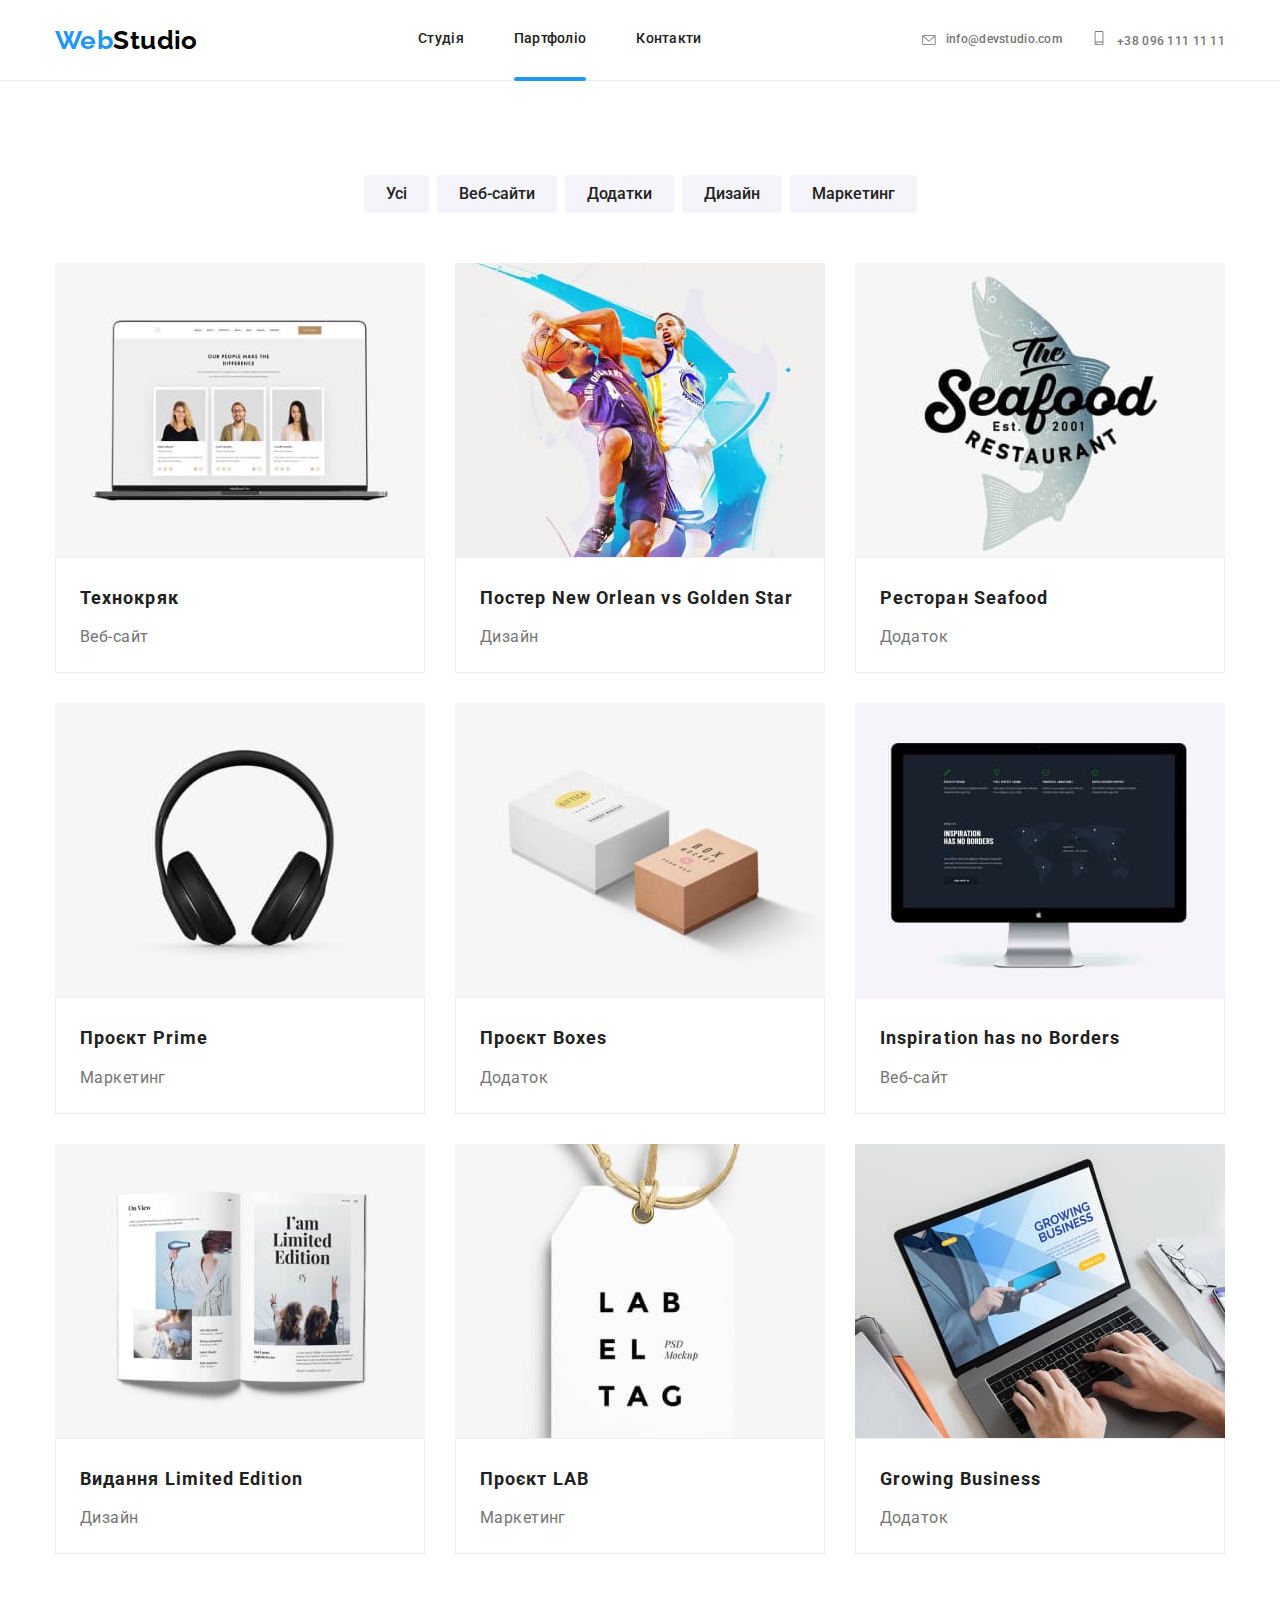
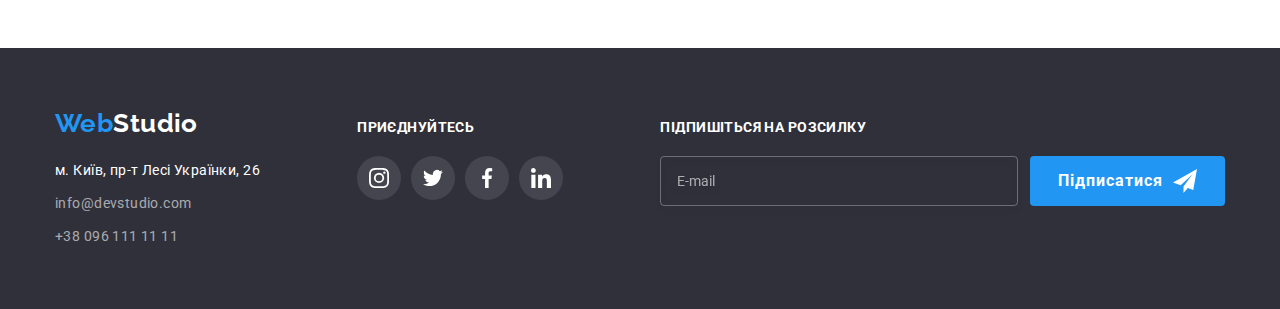
==== portfolio.html @ b639a5c8 "adaptive" ====
<!DOCTYPE html>
<html lang="uk">
  <head>
    <meta charset="UTF-8" />
    <meta name="viewport" content="width=device-widht, initial-scale=1.0" />
    <meta http-equiv="X-UA-Compatible" content="IE=edge" />
    <meta name="viewport" content="width=device-width, initial-scale=1.0" />
    <title>Студія</title>
    <link rel="preconnect" href="https://fonts.googleapis.com" />
    <link rel="preconnect" href="https://fonts.gstatic.com" crossorigin />
    <link rel="stylesheet" href="./css/main.min.css" />
  </head>

  <body>
    <!-- шапка -->

    <header class="header">
      <div class="container header__inner">
        <a lang="uk" class="logo" href="./index.html">Web<span class="logo--black">Studio</span></a>
        <nav>
          <ul class="header__nav">
            <li class="nav__item"><a class="nav__link" href="./index.html">Студія</a></li>
            <li class="nav__item">
              <a class="nav__link current" href="./portfolio.html">Партфоліо</a>
            </li>
            <li class="nav__item"><a class="nav__link" href="">Контакти</a></li>
          </ul>
        </nav>

        <ul class="header__contacts">
          <li class="contacts__item">
            <a class="contacts-mail contact__link" href="info@devstudio.com"
              ><svg class="contact__icon" width="14px" height="10px">
                <use href="./images/icons.svg#icon-envelope"></use>
              </svg>
              info@devstudio.com</a
            >
          </li>
          <li class="contacts__item">
            <a class="contacts-phone contact__link" href="tel:+380961111111"
              ><svg class="contact__icon" width="10px" height="14px">
                <use href="./images/icons.svg#icon-smartphone"></use>
              </svg>
              +38 096 111 11 11</a
            >
          </li>
        </ul>
      </div>
      <!-- мобильные устрйоства  -->
      <div class="mobile-header container">
        <a lang="uk" class="logo" href="./index.html">Web<span class="logo--black">Studio</span></a>
        <button
          class="menu-button is-open"
          type="button"
          aria-expanded="false"
          aria-controls="menu-container"
          data-menu-button
        >
          <svg width="40px" height="40px" aria-label="меню">
            <use class="menu-close" href="./images/icons.svg#icon-menu"></use>
            <use class="menu-open" href="./images/icons.svg#icon-close-black"></use>
          </svg>
        </button>
      </div>
      <div class="mobile__menu" id="menu-conteiner" data-menu>
        <div class="menu__inner">
          <ul class="header__nav">
            <li class="nav__item"><a class="nav__link current" href="./index.html">Студія</a></li>
            <li class="nav__item"><a class="nav__link" href="./portfolio.html">Партфоліо</a></li>
            <li class="nav__item"><a class="nav__link" href="">Контакти</a></li>
          </ul>
          <ul class="header__contacts">
            <li class="contacts__item">
              <a class="contacts-phone" href="tel:+380961111111">+38 096 111 11 11</a>
            </li>
            <li class="contacts__item">
              <a class="contacts-mail" href="info@devstudio.com">info@devstudio.com</a>
            </li>
          </ul>
          <ul class="mobile__social-list">
            <li class="mobile__social-item">
              <a
                class="mobile__social-link"
                href="http://instagram.com"
                target="_blank"
                rel="noopener noreferrer"
                aria-label="instagram"
                >Instagram
              </a>
            </li>
            <li class="mobile__social-item">
              <a
                class="mobile__social-link"
                href="http://twitter.com"
                target="_blank"
                rel="noopener noreferrer"
                aria-label="twitter"
                >Twitter
              </a>
            </li>
            <li class="mobile__social-item">
              <a
                class="mobile__social-link"
                href="http://facebook.com"
                target="_blank"
                rel="noopener noreferrer"
                aria-label="facebook"
                >Facebook
              </a>
            </li>
            <li class="mobile__social-item">
              <a
                class="mobile__social-link"
                href="http://linkedin.com"
                target="_blank"
                rel="noopener noreferrer"
                aria-label="linkedin"
                >Linkedin
              </a>
            </li>
          </ul>
        </div>
      </div>
    </header>
    <!-- фильтры -->

    <main>
      <section class="main">
        <div class="container">
          <h1 class="hidden-title">Фильтр</h1>
          <ul class="filter__list">
            <li class="filter__item"><button class="filter__button" type="button">Усі</button></li>
            <li class="filter__item">
              <button class="filter__button" type="button">Веб-сайти</button>
            </li>
            <li class="filter__item">
              <button class="filter__button" type="button">Додатки</button>
            </li>
            <li class="filter__item">
              <button class="filter__button" type="button">Дизайн</button>
            </li>
            <li class="filter__item">
              <button class="filter__button" type="button">Маркетинг</button>
            </li>
          </ul>

          <!-- Партфолио   -->

          <h2 class="hidden-title">Партфолио</h2>
          <ul class="category__list list">
            <li class="category__item">
              <div class="caregory__wrapper">
                <img
                  class="categroy__img"
                  srcset="./images/pf1.jpg 1x, .\images\img_x2\pf1@2x.jpg 2x"
                  src="./images/pf1.jpg"
                  alt="Технокряк"
                  width="370"
                />
                <div class="caregory__overlay">
                  <p class="category__overlay-subtitle">
                    Ресурс пропонує комплексні пропозиції з різним рівнем функціоналу та сервісів.
                    Все це дозволить відвідувачу отримати вичерпні відомості про компанію чи
                    приватну особу.
                  </p>
                </div>
              </div>
              <div class="category__border">
                <h2 class="category__border-title">Технокряк</h2>
                <p class="category__border-subtitle">Веб-сайт</p>
              </div>
            </li>
            <li class="category__item">
              <div class="caregory__wrapper">
                <img
                  class="categroy__img"
                  srcset="./images/pf2.jpg 1x, .\images\img_x2\pf2@2x.jpg 2x"
                  src="./images/pf2.jpg"
                  alt="Постер New Orlean vs Golden Star"
                  width="370"
                />
                <div class="caregory__overlay">
                  <p class="category__overlay-subtitle">
                    Ресурс пропонує комплексні пропозиції з різним рівнем функціоналу та сервісів.
                    Все це дозволить відвідувачу отримати вичерпні відомості про компанію чи
                    приватну особу.
                  </p>
                </div>
              </div>
              <div class="category__border">
                <h2 class="category__border-title">
                  Постер <span lang="uk">New Orlean vs Golden Star</span>
                </h2>
                <p class="category__border-subtitle">Дизайн</p>
              </div>
            </li>
            <li class="category__item">
              <div class="caregory__wrapper">
                <img
                  class="categroy__img"
                  srcset="./images/pf3.jpg 1x, .\images\img_x2\pf3@2x.jpg 2x"
                  src="./images/pf3.jpg"
                  alt="Логототип Seafood"
                  width="370"
                />
                <div class="caregory__overlay">
                  <p class="category__overlay-subtitle">
                    Ресурс пропонує комплексні пропозиції з різним рівнем функціоналу та сервісів.
                    Все це дозволить відвідувачу отримати вичерпні відомості про компанію чи
                    приватну особу.
                  </p>
                </div>
              </div>
              <div class="category__border">
                <h2 class="category__border-title">Ресторан <span lang="uk">Seafood</span></h2>
                <p class="category__border-subtitle">Додаток</p>
              </div>
            </li>
            <li class="category__item">
              <div class="caregory__wrapper">
                <img
                  class="categroy__img"
                  srcset="./images/pf4.jpg 1x, .\images\img_x2\pf4@2x.jpg 2x"
                  src="./images/pf4.jpg"
                  alt="Навушники"
                  width="370"
                />
                <div class="caregory__overlay">
                  <p class="category__overlay-subtitle">
                    Ресурс пропонує комплексні пропозиції з різним рівнем функціоналу та сервісів.
                    Все це дозволить відвідувачу отримати вичерпні відомості про компанію чи
                    приватну особу.
                  </p>
                </div>
              </div>
              <div class="category__border">
                <h2 class="category__border-title">Проєкт Prime</h2>
                <p class="category__border-subtitle">Маркетинг</p>
              </div>
            </li>
            <li class="category__item">
              <div class="caregory__wrapper">
                <img
                  class="categroy__img"
                  srcset="./images/pf5.jpg 1x, .\images\img_x2\pf5@2x.jpg 2x"
                  src="./images/pf5.jpg"
                  alt="Коробки"
                  width="370"
                />
                <div class="caregory__overlay">
                  <p class="category__overlay-subtitle">
                    Ресурс пропонує комплексні пропозиції з різним рівнем функціоналу та сервісів.
                    Все це дозволить відвідувачу отримати вичерпні відомості про компанію чи
                    приватну особу.
                  </p>
                </div>
              </div>
              <div class="category__border">
                <h2 class="category__border-title">Проєкт <span lang="uk">Boxes</span></h2>
                <p class="category__border-subtitle">Додаток</p>
              </div>
            </li>
            <li class="category__item">
              <div class="caregory__wrapper">
                <img
                  class="categroy__img"
                  srcset="./images/pf6.jpg 1x, .\images\img_x2\pf6@2x.jpg 2x"
                  src="./images/pf6.jpg"
                  alt="Веб ресурс"
                  width="370"
                />
                <div class="caregory__overlay">
                  <p class="category__overlay-subtitle">
                    Ресурс пропонує комплексні пропозиції з різним рівнем функціоналу та сервісів.
                    Все це дозволить відвідувачу отримати вичерпні відомості про компанію чи
                    приватну особу.
                  </p>
                </div>
              </div>
              <div class="category__border">
                <h2 lang="uk" class="category__border-title">Inspiration has no Borders</h2>
                <p class="category__border-subtitle">Веб-сайт</p>
              </div>
            </li>
            <li class="category__item">
              <div class="caregory__wrapper">
                <img
                  class="categroy__img"
                  srcset="./images/pf7.jpg 1x, .\images\img_x2\pf7@2x.jpg 2x"
                  src="./images/pf7.jpg"
                  alt="Розгорнутий журнал"
                  width="370"
                />
                <div class="caregory__overlay">
                  <p class="category__overlay-subtitle">
                    Ресурс пропонує комплексні пропозиції з різним рівнем функціоналу та сервісів.
                    Все це дозволить відвідувачу отримати вичерпні відомості про компанію чи
                    приватну особу.
                  </p>
                </div>
              </div>
              <div class="category__border">
                <h2 class="category__border-title">
                  Видання <span lang="uk">Limited Edition</span>
                </h2>
                <p class="category__border-subtitle">Дизайн</p>
              </div>
            </li>
            <li class="category__item">
              <div class="caregory__wrapper">
                <img
                  class="categroy__img"
                  srcset="./images/pf8.jpg 1x, .\images\img_x2\pf8@2x.jpg 2x"
                  src="./images/pf8.jpg"
                  alt="Бірка"
                  width="370"
                />
                <div class="caregory__overlay">
                  <p class="category__overlay-subtitle">
                    Ресурс пропонує комплексні пропозиції з різним рівнем функціоналу та сервісів.
                    Все це дозволить відвідувачу отримати вичерпні відомості про компанію чи
                    приватну особу.
                  </p>
                </div>
              </div>
              <div class="category__border">
                <h2 class="category__border-title">Проєкт <span lang="uk">LAB</span></h2>
                <p class="category__border-subtitle">Маркетинг</p>
              </div>
            </li>
            <li class="category__item">
              <div class="caregory__wrapper">
                <img
                  class="categroy__img"
                  srcset="./images/pf9.jpg 1x, .\images\img_x2\pf9@2x.jpg 2x"
                  src="./images/pf9.jpg"
                  alt="Комп'ютер"
                  width="370"
                />
                <div class="caregory__overlay">
                  <p class="category__overlay-subtitle">
                    Ресурс пропонує комплексні пропозиції з різним рівнем функціоналу та сервісів.
                    Все це дозволить відвідувачу отримати вичерпні відомості про компанію чи
                    приватну особу.
                  </p>
                </div>
              </div>
              <div class="category__border">
                <h2 lang="uk" class="category__border-title">Growing Business</h2>
                <p class="category__border-subtitle">Додаток</p>
              </div>
            </li>
          </ul>
        </div>
      </section>
    </main>

    <!-- футер -->

    <footer class="footer">
      <div class="container footer__inner">
        <div class="footer__info footer__item">
          <a lang="uk" class="logo" href="./index.html"
            >Web<span class="logo--white">Studio</span>
          </a>
          <address class="footer__adress">
            <ul class="adress__list">
              <li class="adress__item">
                <a
                  class="adress__location"
                  href="https://goo.gl/maps/XhtAFk6XTq1NfJfWA"
                  target="_blank"
                  rel="noopener noreferrer"
                  >м. Київ, пр-т Лесі Українки, 26
                </a>
              </li>
              <li class="adress__item">
                <a class="adress__contact" href="info@devstudio.com"> info@devstudio.com</a>
              </li>
              <li class="adress__item">
                <a class="adress__contact" href="tel:+380961111111"> +38 096 111 11 11</a>
              </li>
            </ul>
          </address>
        </div>
        <div class="footer__social footer__item">
          <a class="footer__social-title">приєднуйтесь</a>
          <ul class="footer__social-list">
            <li class="footer__social-item">
              <a
                class="footer__social-link"
                href="http://instagram.com"
                target="_blank"
                rel="noopener noreferrer"
                aria-label="instagram"
              >
                <svg class="footer__social-logo" width="20px" height="20px">
                  <use href="./images/icons.svg#icon-instagram"></use>
                </svg>
              </a>
            </li>
            <li class="footer__social-item">
              <a
                class="footer__social-link"
                href="http://twitter.com"
                target="_blank"
                rel="noopener noreferrer"
                aria-label="twitter"
              >
                <svg class="footer__social-logo" width="20px" height="20px">
                  <use href="./images/icons.svg#icon-twitter"></use>
                </svg>
              </a>
            </li>
            <li class="footer__social-item">
              <a
                class="footer__social-link"
                href="http://facebook.com"
                target="_blank"
                rel="noopener noreferrer"
                aria-label="facebook"
              >
                <svg class="footer__social-logo" width="20px" height="20px">
                  <use href="./images/icons.svg#icon-facebook"></use>
                </svg>
              </a>
            </li>
            <li class="footer__social-item">
              <a
                class="footer__social-link"
                href="http://linkedin.com"
                target="_blank"
                rel="noopener noreferrer"
                aria-label="linkedin"
              >
                <svg class="footer__social-logo" width="20px" height="20px">
                  <use href="./images/icons.svg#icon-linkedin"></use>
                </svg>
              </a>
            </li>
          </ul>
        </div>
        <div class="footer__mail-input footer__item">
          <p class="mail__input-title">підпишіться на розсилку</p>
          <div class="mail__inner">
            <label class="mail__label" for="footer-mail"
              ><input
                class="mail__form"
                type="email"
                id="footer-mail"
                name="footer-mail"
                placeholder="E-mail"
            /></label>
            <button class="button__mailing" type="submit">
              Підписатися
              <svg class="mail__svg" width="24px" height="24px">
                <use href="./images/icons.svg#icon-send"></use>
              </svg>
            </button>
          </div>
        </div>
      </div>
    </footer>
    <script src="./js/menu.js"></script>
  </body>
</html>
---- css/main.min.css ----
@import"https://fonts.googleapis.com/css2?family=Raleway:wght@700&family=Roboto:wght@400;500;700;900&display=swap";/*! modern-normalize v1.1.0 | MIT License | https://github.com/sindresorhus/modern-normalize */*,::before,::after{box-sizing:border-box}html{-moz-tab-size:4;tab-size:4}html{line-height:1.15;-webkit-text-size-adjust:100%}body{margin:0}body{font-family:system-ui,-apple-system,"Segoe UI",Roboto,Helvetica,Arial,sans-serif,"Apple Color Emoji","Segoe UI Emoji"}hr{height:0;color:inherit}abbr[title]{text-decoration:underline dotted}b,strong{font-weight:bolder}code,kbd,samp,pre{font-family:ui-monospace,SFMono-Regular,Consolas,"Liberation Mono",Menlo,monospace;font-size:1em}small{font-size:80%}sub,sup{font-size:75%;line-height:0;position:relative;vertical-align:baseline}sub{bottom:-0.25em}sup{top:-0.5em}table{text-indent:0;border-color:inherit}button,input,optgroup,select,textarea{font-family:inherit;font-size:100%;line-height:1.15;margin:0}button,select{text-transform:none}button,[type=button],[type=reset],[type=submit]{-webkit-appearance:button}::-moz-focus-inner{border-style:none;padding:0}:-moz-focusring{outline:1px dotted ButtonText}:-moz-ui-invalid{box-shadow:none}legend{padding:0}progress{vertical-align:baseline}::-webkit-inner-spin-button,::-webkit-outer-spin-button{height:auto}[type=search]{-webkit-appearance:textfield;outline-offset:-2px}::-webkit-search-decoration{-webkit-appearance:none}::-webkit-file-upload-button{-webkit-appearance:button;font:inherit}summary{display:list-item}body{background-color:#fff;color:#757575;font-family:Roboto,sans-serif;letter-spacing:.03em;font-size:14px;font-style:normal}a{text-decoration:none}ul{list-style:none;padding:0;margin:0}.hidden-title{position:absolute;white-space:nowrap;width:1px;height:1px;overflow:hidden;border:0;padding:0;clip:rect(0 0 0 0);clip-path:inset(50%);margin:-1px}.section__title{margin-top:0;margin-bottom:0;color:#212121;font-weight:700;font-size:28px;line-height:1.17;text-align:center}@media screen and (min-width: 1199.98px){.section__title{font-size:42px;line-height:1.16}}.content__box{padding-top:60px;padding-bottom:60px}@media screen and (min-width: 1199.98px){.content__box{padding-top:94px;padding-bottom:94px}}.container{padding-left:15px;padding-right:15px;margin-left:auto;margin-right:auto}@media screen and (min-width: 479.98px){.container{width:480px}}@media screen and (min-width: 767.98px){.container{width:768px}}@media screen and (min-width: 1199.98px){.container{width:1200px}}.button,.modal__btn-send,.button__mailing,.hero__button{border-radius:4px;border:0px;color:#fff;background-color:#2196f3;font-family:inherit;font-weight:700;font-size:16px;line-height:1.87;letter-spacing:.06em;transition:250ms;transition-timing-function:cubic-bezier(0.4, 0, 0.2, 1);cursor:pointer}.button:hover,.modal__btn-send:hover,.button__mailing:hover,.hero__button:hover,.button:focus,.modal__btn-send:focus,.button__mailing:focus,.hero__button:focus{background-color:#188ce8}.header{background-color:#fff;border-bottom:1px solid #ececec}.header__inner{display:none}@media screen and (min-width: 767.98px){.header__inner{display:flex;position:relative;align-items:center;justify-content:space-between;height:80px}}.mobile-header{display:flex;position:relative;align-items:center;justify-content:space-between}@media screen and (min-width: 767.98px){.mobile-header{display:none}}.logo{color:#2196f3;font-family:Raleway,sans-serif;font-size:26px;line-height:1.19;font-weight:700}.logo--black{color:#000}@media screen and (min-width: 767.98px){.header__nav{display:flex;font-weight:500;letter-spacing:.02em;gap:50px}}.nav__item:not(:first-child){margin-top:35px}@media screen and (min-width: 767.98px){.nav__item:not(:first-child){margin-top:0}}.nav__link{color:#212121;font-size:40px;line-height:1.17;transition:250ms;transition-timing-function:cubic-bezier(0.4, 0, 0.2, 1)}.nav__link:focus,.nav__link:hover{color:#2196f3}@media screen and (min-width: 767.98px){.nav__link{font-size:14px;line-height:1.14}}@media screen and (min-width: 767.98px){.current::after{content:"";display:flex;position:relative;top:31px;background-color:#2196f3;width:100%;height:4px;border-radius:2px}}.header__contacts{margin-top:302px;flex-wrap:wrap;align-items:center;gap:32px}@media screen and (min-width: 767.98px){.header__contacts{margin-top:0;display:inline-block;font-weight:500;letter-spacing:.02em}}@media screen and (min-width: 1199.98px){.header__contacts{display:flex}}@media screen and (min-width: 767.98px){.contacts__item:first-child{margin-bottom:10px}}@media screen and (min-width: 1199.98px){.contacts__item:first-child{margin-bottom:0}}.contacts-phone{color:#2196f3;font-size:34px;line-height:1.17}@media screen and (min-width: 767.98px){.contacts-phone{color:#757575;font-size:12px;line-height:1.16}}.contacts-mail{margin-top:32px;display:flex;align-items:center;flex-wrap:wrap;color:#757575;line-height:1.16;font-size:24px}@media screen and (min-width: 767.98px){.contacts-mail{margin-top:0;font-size:12px}}.contact__link:hover,.contact__link:focus{color:#2196f3}.contact__icon{margin-right:10px;fill:currentColor}.menu-button{display:inline-flex;z-index:3;margin:0;padding:0;border:none;background-color:rgba(0,0,0,0);cursor:pointer}.menu-button:hover .menu-open,.menu-button:focus .menu-open{fill:#2196f3}.menu-button .menu-close{display:none}.menu-button.is-open .menu-close{display:block}.menu-button.is-open .menu-open{display:none}@media screen and (min-width: 767.98px){.menu-button{display:none}}.mobile__menu{display:none;position:absolute;z-index:2;top:0%;left:0;width:100%;background-color:#fff;text-align:start}.mobile__menu.is-open{display:block}@media screen and (min-width: 767.98px){.mobile__menu.is-open{display:none}}.menu__inner{padding-right:40px;padding-left:40px;padding-top:48px;padding-bottom:48px;font-weight:500;letter-spacing:.02em}.mobile__social-list{margin-top:32px;display:flex;gap:20px;font-weight:500;font-size:18px;line-height:1.2}.mobile__social-item:not(:last-child){padding-right:10px;border-right:1px solid rgba(33,33,33,.2)}.mobile__social-link{color:#2196f3}.hero__title{margin-top:0;margin-bottom:30px;color:#fff;font-weight:900;font-size:26px;line-height:1.61;letter-spacing:.06em;text-align:center}@media screen and (min-width: 1199.98px){.hero__title{font-size:44px;line-height:1.36}}.hero{text-align:center;padding-bottom:118px;padding-top:118px}@media screen and (min-width: 1199.98px){.hero{padding-bottom:200px;padding-top:200px}}.hero__button{padding:10px 32px;min-width:216px}.hero-overlay{background-size:cover;margin-right:auto;margin-left:auto;background-color:#2f303a;background-image:linear-gradient(rgba(47, 48, 58, 0.4), rgba(47, 48, 58, 0.4)),url("../images/background-img_480.jpg");background-repeat:no-repeat;background-position:center}@media screen and (min-device-pixel-ratio: 2),screen and (min-resolution: 192dpi),screen and (min-resolution: 2dppx),screen and (-webkit-min-device-pixel-ratio: 2),screen and (-o-min-device-pixel-ratio: 2){.hero-overlay{background-image:linear-gradient(rgba(47, 48, 58, 0.4), rgba(47, 48, 58, 0.4)),url("../images/img_x2/background-img_480@x2.jpg")}}@media screen and (min-width: 767.98px){.hero-overlay{background-image:linear-gradient(rgba(47, 48, 58, 0.4), rgba(47, 48, 58, 0.4)),url("../images/background-img_768.jpg")}}@media screen and (min-width: 767.98px)and (min-device-pixel-ratio: 2),screen and (min-width: 767.98px)and (min-resolution: 192dpi),screen and (min-width: 767.98px)and (min-resolution: 2dppx),screen and (min-width: 767.98px)and (-webkit-min-device-pixel-ratio: 2),screen and (min-width: 767.98px)and (-o-min-device-pixel-ratio: 2){.hero-overlay{background-image:linear-gradient(rgba(47, 48, 58, 0.4), rgba(47, 48, 58, 0.4)),url("../images/img_x2/background-img_768@x2.jpg")}}@media screen and (min-width: 1199.98px){.hero-overlay{background-image:linear-gradient(rgba(47, 48, 58, 0.4), rgba(47, 48, 58, 0.4)),url("../images/background-img_1600.jpg")}}@media screen and (min-width: 1199.98px)and (min-device-pixel-ratio: 2),screen and (min-width: 1199.98px)and (min-resolution: 192dpi),screen and (min-width: 1199.98px)and (min-resolution: 2dppx),screen and (min-width: 1199.98px)and (-webkit-min-device-pixel-ratio: 2),screen and (min-width: 1199.98px)and (-o-min-device-pixel-ratio: 2){.hero-overlay{background-image:linear-gradient(rgba(47, 48, 58, 0.4), rgba(47, 48, 58, 0.4)),url("../images/img_x2/background-img_1600@x2.jpg")}}.advantages{padding-top:60px}@media screen and (min-width: 1199.98px){.advantages{padding-top:94px}}@media screen and (min-width: 767.98px){.advantages__list{display:flex;flex-wrap:wrap;gap:30px}}.advantages__item{width:auto;text-align:start}@media screen and (min-width: 767.98px){.advantages__item{width:354px}}@media screen and (min-width: 1199.98px){.advantages__item{width:270px}}.advantages__title{margin-top:30px;margin-bottom:0px;color:#212121;font-weight:700;line-height:1.14;font-size:14px;text-transform:uppercase}.advantages__subtitle{line-height:1.71;margin-top:10px;margin-bottom:0}.advantages__svg{width:70px;height:70px}.advantages__box{height:120px;display:flex;align-items:center;justify-content:center;background-color:#f5f4fa;border-radius:4px}.activity{display:none}@media screen and (min-width: 1199.98px){.activity{display:flex}}.activity__list{height:294px;display:flex;margin-top:50px;gap:30px}.activity__subtitle{padding-top:27px;padding-bottom:27px;margin-bottom:0;margin-top:0;font-weight:700;line-height:1.14;text-align:center;text-transform:uppercase;position:relative;bottom:73px;background-color:rgba(47,48,58,.8);color:#fff}.team{background-color:#f5f4fa}.team__list{margin-top:30px;display:flex;flex-wrap:wrap;gap:30px}@media screen and (min-width: 1199.98px){.team__list{margin-top:50px}}.team__item{width:auto;text-align:center;background-color:#fff;box-shadow:0px 1px 3px rgba(0,0,0,.12),0px 1px 1px rgba(0,0,0,.14),0px 2px 1px rgba(0,0,0,.2);border-radius:0px 0px 4px 4px}.team__img{width:100%;height:460px}@media screen and (min-width: 767.98px){.team__img{width:354px;height:374px}}@media screen and (min-width: 1199.98px){.team__img{width:270px;height:260px}}.team__inner{padding-top:30px}.team__title{margin-top:0px;margin-bottom:10px;color:#212121;font-weight:500;font-size:16px;line-height:1.18}.team__subtitle{margin-bottom:16px;font-size:16px;line-height:1.18}.social__list{display:flex;gap:10px;align-items:center;justify-content:center}.social__link{width:44px;height:44px;background-color:#fff;border-radius:50%;display:flex;align-items:center;justify-content:center;transition:250ms;transition-timing-function:cubic-bezier(0.4, 0, 0.2, 1)}.social__link:hover,.social__link:focus{background-color:#2196f3;cursor:pointer}.social__link:hover .social__logo,.social__link:focus .social__logo{fill:#fff}.social__logo{fill:#afb1b8;transition:250ms;transition-timing-function:cubic-bezier(0.4, 0, 0.2, 1)}.clients__list{margin-right:auto;margin-left:auto;margin-top:30px;display:flex;flex-wrap:wrap;justify-content:center;gap:30px}.clients__link{width:170px;height:92px;border:1px solid #afb1b8;border-radius:4px;display:flex;align-items:center;justify-content:center}.clients__link:hover,.clients__link:focus{border:1px solid #2196f3;cursor:pointer;transition:250ms;transition-timing-function:cubic-bezier(0.4, 0, 0.2, 1)}.clients__link:hover .clients__icon,.clients__link:focus .clients__icon{fill:#2196f3}.clients__icon{fill:#afb1b8;transition:250ms;transition-timing-function:cubic-bezier(0.4, 0, 0.2, 1)}.footer{padding-top:60px;padding-bottom:60px;background-color:#2f303a}.footer__inner{text-align:center;margin-left:auto;margin-right:auto}@media screen and (min-width: 767.98px){.footer__inner{display:flex;flex-wrap:wrap;justify-content:space-between}}.footer__inner div:nth-child(2n){break-after:always}@media screen and (min-width: 1199.98px){.footer__inner{flex-wrap:nowrap;text-align:start;align-items:baseline}}.footer__item{margin-bottom:60px}@media screen and (min-width: 1199.98px){.footer__item{margin:0}}.logo--white{color:#fff}.footer__adress{margin-top:20px}.adress__item{margin-top:9px}.adress__location{color:#fff;line-height:1.71;font-style:normal;transition:250ms;transition-timing-function:cubic-bezier(0.4, 0, 0.2, 1)}.adress__location:hover,.adress__location:focus{color:#2196f3}.adress__contact{margin-top:9px;color:rgba(255,255,255,.6);line-height:1.71;font-style:normal;transition:250ms;transition-timing-function:cubic-bezier(0.4, 0, 0.2, 1)}.adress__contact:hover,.adress__contact:focus{color:#2196f3}.footer__social-title{font-weight:700;font-size:14px;line-height:1.14;text-transform:uppercase;color:#fff}.footer__social-list{margin-top:20px;display:flex;gap:10px;align-items:center;justify-content:center}.footer__social-link{width:44px;height:44px;background-color:rgba(255,255,255,.1);border-radius:50%;display:flex;align-items:center;justify-content:center;transition:250ms;transition-timing-function:cubic-bezier(0.4, 0, 0.2, 1)}.footer__social-link:hover,.footer__social-link:focus{background-color:#2196f3;cursor:pointer}.footer__social-link:hover .footer__social-logo,.footer__social-link:focus .footer__social-logo{fill:#fff}.footer__social-logo{fill:#fff;transition:250ms;transition-timing-function:cubic-bezier(0.4, 0, 0.2, 1)}.footer__mail-input{margin-right:auto;margin-left:auto}@media screen and (min-width: 767.98px){.footer__mail-input{width:65%}}@media screen and (min-width: 1199.98px){.footer__mail-input{width:auto;margin:0}}.mail__input-title{margin-top:0;margin-bottom:20px;font-weight:700;line-height:1.14;text-transform:uppercase;color:#fff}@media screen and (min-width: 1199.98px){.mail__inner{display:flex;align-items:center;gap:12px}}.mail__form{margin-bottom:20px;padding-left:16px;width:100%;height:50px;color:#fff;background-color:rgba(0,0,0,0);border:1px solid rgba(255,255,255,.3);filter:drop-shadow(0px 4px 4px rgba(0, 0, 0, 0.15));border-radius:4px}@media screen and (min-width: 1199.98px){.mail__form{margin-bottom:0;width:358px}}.mail__form::placeholder{color:rgba(255,255,255,.6)}.button__mailing{margin-left:auto;margin-right:auto;padding-top:10px;display:flex;align-items:center;padding-bottom:10px;padding-left:28px;padding-right:28px}@media screen and (min-width: 1199.98px){.button__mailing{margin:0}}.mail__svg{margin-left:10px;fill:#fff}.backdrop{position:fixed;top:0;right:0;height:100%;width:100%;background-color:rgba(0,0,0,.2)}.backdrop.is-hidden{opacity:0;pointer-events:none;transition-duration:2300ms}.modal{position:absolute;top:41%;left:50%;width:95.1%;max-width:450px;transform:translate(-50%, -50%);background-color:#fff;box-shadow:0px 1px 3px rgba(0,0,0,.12),0px 1px 1px rgba(0,0,0,.14),0px 2px 1px rgba(0,0,0,.2);border-radius:4px;opacity:inherit;transition-duration:2300ms}@media screen and (min-width: 767.98px){.modal{top:50%;left:50%;width:100%}}@media screen and (min-width: 1199.98px){.modal{min-width:528px}}.modal__close{display:flex;position:absolute;top:8px;right:8px;align-items:center;justify-content:center;height:30px;width:30px;border-radius:50%;background-color:#fff;border-color:rgba(0,0,0,.1);cursor:pointer}.modal__close:hover,.modal__close:focus{fill:#2196f3}.modal__form{display:flex;flex-direction:column;align-items:center;padding-bottom:40px;padding-top:40px;padding-right:40px;padding-left:40px}.modal__form-list{display:flex;flex-direction:column;align-items:center}.modal__form-item:not(:first-child){margin-top:10px}.modal__title{margin-bottom:2px;margin-top:0;width:370px;text-align:center;font-weight:700;font-size:20px;line-height:1.5;color:#212121}@media screen and (min-width: 1199.98px){.modal__title{width:auto}}.modal__form-title{margin-bottom:4px;margin-top:0;font-size:12px;line-height:1.16;letter-spacing:.01em}.modal__form-subtitle{padding-bottom:4px;margin:0;font-weight:400;font-size:12px;line-height:1.16;letter-spacing:.01em;color:#757575}.modal__icon{position:absolute;top:15px;left:15px}.modal__input-area{position:relative;width:auto}.modal__label{display:block;padding-top:11px;padding-bottom:11px;padding-right:11px;padding-left:40px;border:1px solid rgba(33,33,33,.2);border-radius:4px}@media screen and (min-width: 398px){.modal__label{width:370px}}@media screen and (min-width: 1199.98px){.modal__label{width:448px}}.modal__label:focus{border-color:#2196f3}.modal__label:focus+.modal__icon{fill:#2196f3}.modal__feedback-label{padding:12px 16px;min-width:222px;resize:none;border-radius:4px;border:1px solid rgba(33,33,33,.2);height:120px}.modal__feedback-label:hover,.modal__feedback-label:focus{border-color:#2196f3}@media screen and (min-width: 398px){.modal__feedback-label{width:370px}}@media screen and (min-width: 1199.98px){.modal__feedback-label{width:448px}}.modal__feedback-label::placeholder{color:rgba(117,117,117,.5)}.modal__mailing{margin-top:10px}.modal__checkbox{display:flex;align-items:center;cursor:pointer}.modal__apply-checkbox{width:0px;height:0px;opacity:0}.modal__apply-svg{fill:#fff}.modal__apply-bg{display:flex;align-items:center;justify-content:center;width:16px;height:15px;margin-right:8px;border:2px solid #000;border-radius:2px;pointer-events:none}.modal__apply-checkbox:checked+.modal__apply-bg{background-color:#2196f3;border-color:rgba(0,0,0,0)}.modal__checkbox-title{font-size:12px;line-height:1.16;width:150px}@media screen and (min-width: 398px){.modal__checkbox-title{width:auto}}@media screen and (min-width: 1199.98px){.modal__checkbox-title{font-size:14px;line-height:1.71;width:auto}}.modal__mailing-rules{color:#2196f3;text-decoration:underline;cursor:pointer}.modal__btn-send{width:200px;margin-top:20px;padding-top:10px;padding-bottom:10px;padding-left:28px;padding-right:28px}.main{padding-bottom:60px;padding-top:60px}@media screen and (min-width: 1199.98px){.main{padding-top:94px;padding-bottom:94px}}.filter__list{margin-bottom:14px;display:flex;flex-wrap:wrap;gap:8px}@media screen and (min-width: 340px){.filter__list li:nth-child(3n){break-after:always}}@media screen and (min-width: 767.98px){.filter__list{display:flex;justify-content:center;flex-wrap:nowrap}}@media screen and (min-width: 1199.98px){.filter__list{margin-bottom:50px}}.filter__button{padding:6px 22px;border:rgba(0,0,0,0);border-radius:4px;color:#212121;background-color:#f5f4fa;font-family:inherit;font-weight:500;font-size:16px;line-height:1.62;transition:250ms;transition-timing-function:cubic-bezier(0.4, 0, 0.2, 1)}.filter__button:hover,.filter__button:focus{color:#fff;background-color:#2196f3;box-shadow:0px 3px 1px rgba(0,0,0,.1),0px 1px 2px rgba(0,0,0,.08),0px 2px 2px rgba(0,0,0,.12);cursor:pointer}@media screen and (min-width: 767.98px){.category__list{display:flex;flex-wrap:wrap;gap:30px}}.caregory__wrapper{position:relative;overflow:hidden}.category__item{max-width:100%;transition:250ms;transition-timing-function:cubic-bezier(0.4, 0, 0.2, 1)}@media screen and (min-width: 767.98px){.category__item{max-width:354px}}@media screen and (min-width: 1199.98px){.category__item{max-width:370px}}.category__item:hover{box-shadow:0px 1px 1px rgba(0,0,0,.12),0px 4px 4px rgba(0,0,0,.06),1px 4px 6px rgba(0,0,0,.16);cursor:pointer}.category__item:hover .caregory__overlay{transform:translateY(0)}.categroy__img{display:block;width:100%}.caregory__overlay{position:absolute;width:100%;height:100%;top:0;left:0;padding-top:63px;padding-bottom:63px;padding-right:24px;padding-left:24px;background-color:#2196f3;transition-property:transform;transition-duration:250ms;transition-timing-function:cubic-bezier(0.4, 0, 0.2, 1);transform:translateY(100%)}.category__overlay-subtitle{font-weight:400;font-size:18px;line-height:1.5;color:#fff}.category__border{border:1px solid #eee;width:100%;padding-left:24px;padding-right:24px;padding-top:20px;padding-bottom:20px}.category__border-title{margin:0;color:#212121;font-weight:700;font-size:18px;line-height:2.25;letter-spacing:.06em}.category__border-subtitle{margin-top:4px;margin-bottom:0;color:#757575;font-size:16px;line-height:1.87}/*# sourceMappingURL=main.min.css.map */
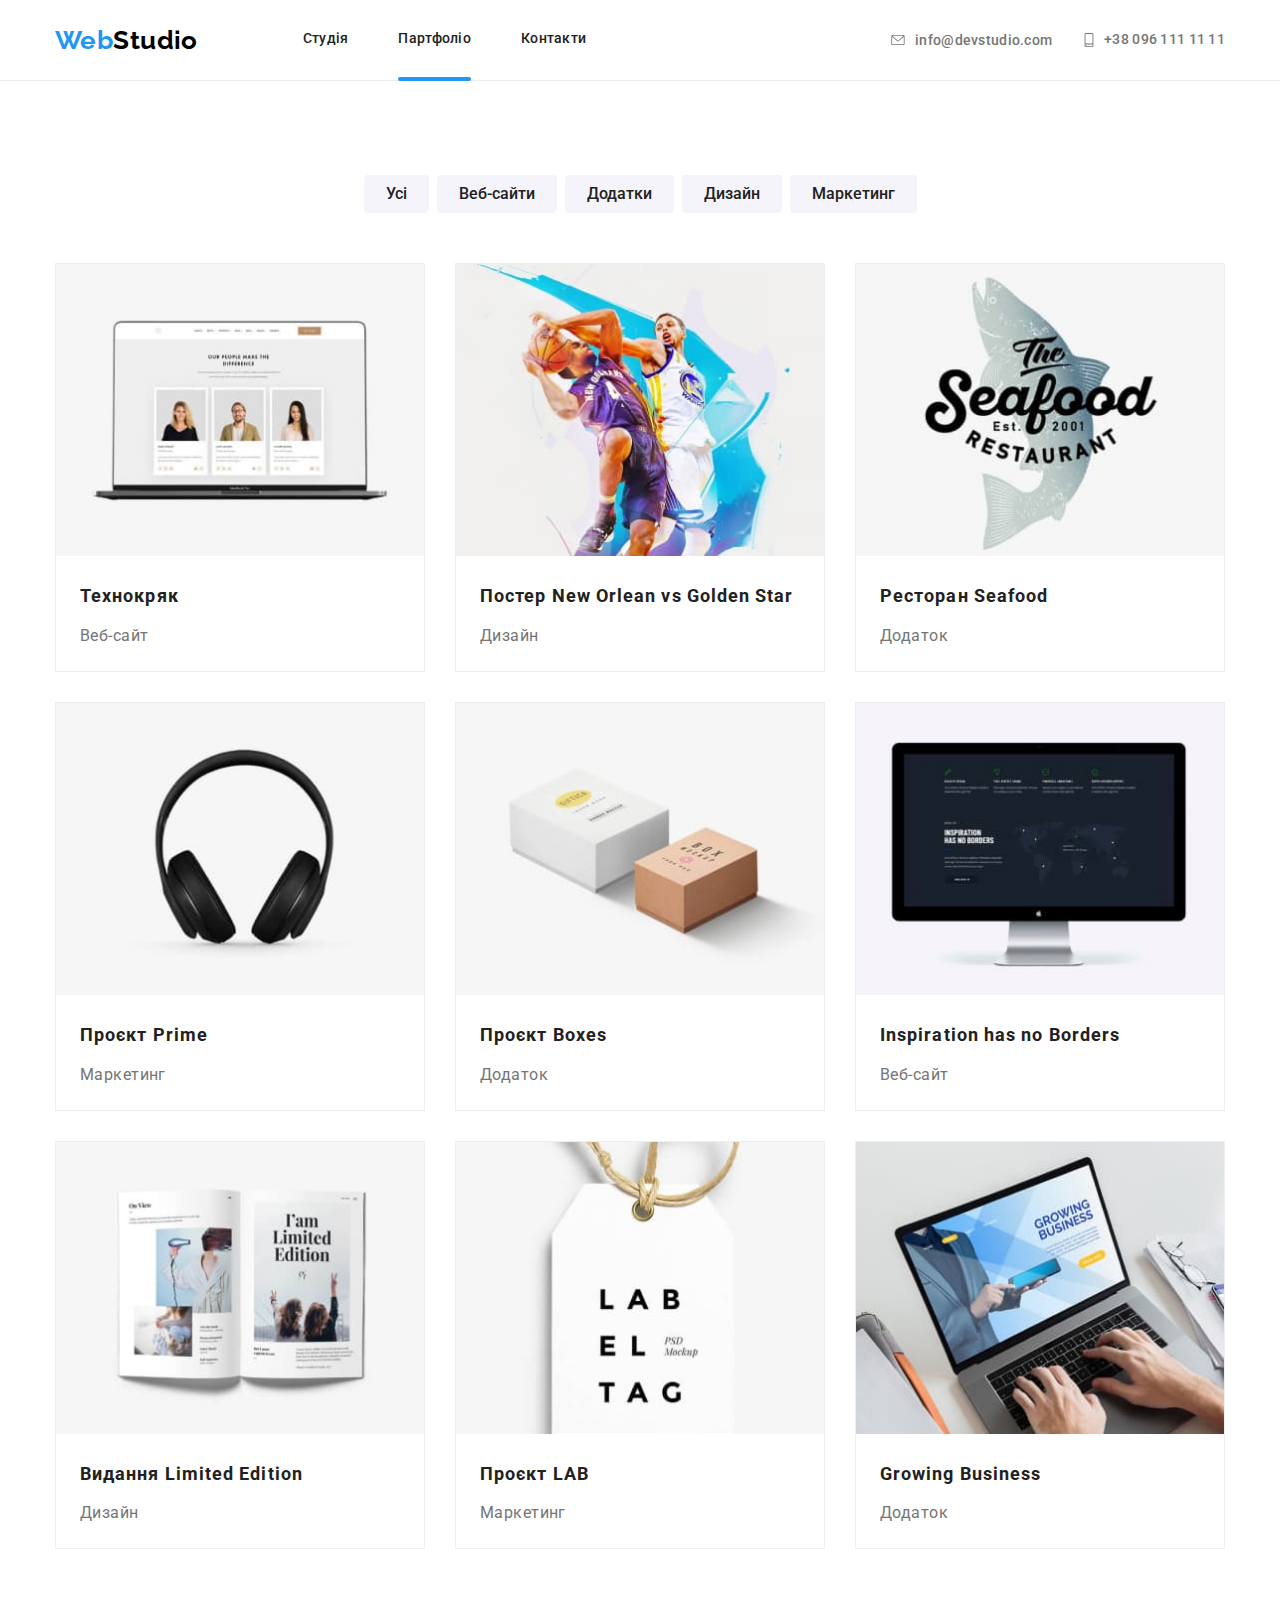
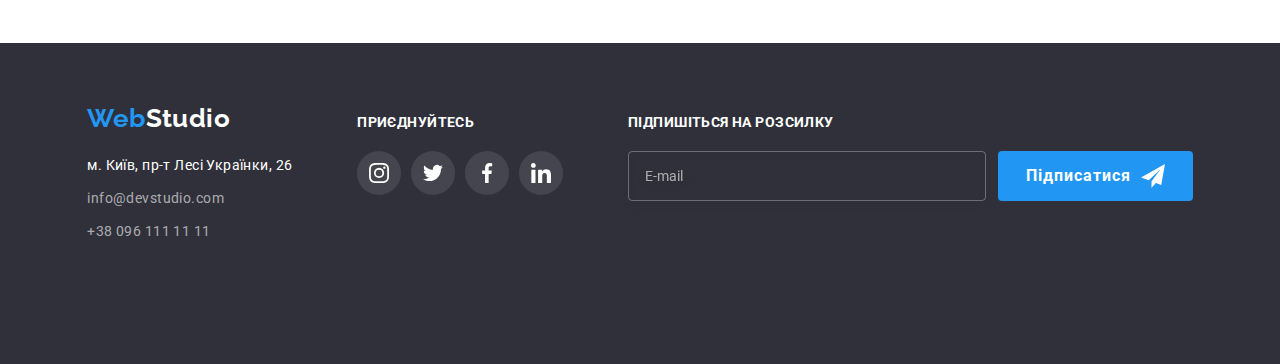
==== commit 3efcbe6d: "moderate" ====
--- a/portfolio.html
+++ b/portfolio.html
@@ -150,13 +150,10 @@
           <ul class="category__list list">
             <li class="category__item">
               <div class="caregory__wrapper">
-                <img
-                  class="categroy__img"
-                  srcset="./images/pf1.jpg 1x, .\images\img_x2\pf1@2x.jpg 2x"
-                  src="./images/pf1.jpg"
-                  alt="Технокряк"
-                  width="370"
-                />
+                <picture>
+                  <source srcset="./images/pf1.jpg 1x, ./images/img_x2/pf1@2x.jpg 2x" />
+                  <img class="categroy__img" src="./images/pf1.jpg" alt="Технокряк" width="370" />
+                </picture>
                 <div class="caregory__overlay">
                   <p class="category__overlay-subtitle">
                     Ресурс пропонує комплексні пропозиції з різним рівнем функціоналу та сервісів.
@@ -172,13 +169,15 @@
             </li>
             <li class="category__item">
               <div class="caregory__wrapper">
-                <img
-                  class="categroy__img"
-                  srcset="./images/pf2.jpg 1x, .\images\img_x2\pf2@2x.jpg 2x"
-                  src="./images/pf2.jpg"
-                  alt="Постер New Orlean vs Golden Star"
-                  width="370"
-                />
+                <picture>
+                  <source srcset="./images/pf2.jpg 1x, ./images/img_x2/pf2@2x.jpg 2x" />
+                  <img
+                    class="categroy__img"
+                    src="./images/pf2.jpg"
+                    alt="Постер New Orlean vs Golden Star"
+                    width="370"
+                  />
+                </picture>
                 <div class="caregory__overlay">
                   <p class="category__overlay-subtitle">
                     Ресурс пропонує комплексні пропозиції з різним рівнем функціоналу та сервісів.
@@ -196,13 +195,15 @@
             </li>
             <li class="category__item">
               <div class="caregory__wrapper">
-                <img
-                  class="categroy__img"
-                  srcset="./images/pf3.jpg 1x, .\images\img_x2\pf3@2x.jpg 2x"
-                  src="./images/pf3.jpg"
-                  alt="Логототип Seafood"
-                  width="370"
-                />
+                <picture>
+                  <source srcset="./images/pf3.jpg 1x, ./images/img_x2/pf3@2x.jpg 2x" />
+                  <img
+                    class="categroy__img"
+                    src="./images/pf3.jpg"
+                    alt="Логототип Seafood"
+                    width="370"
+                  />
+                </picture>
                 <div class="caregory__overlay">
                   <p class="category__overlay-subtitle">
                     Ресурс пропонує комплексні пропозиції з різним рівнем функціоналу та сервісів.
@@ -218,13 +219,10 @@
             </li>
             <li class="category__item">
               <div class="caregory__wrapper">
-                <img
-                  class="categroy__img"
-                  srcset="./images/pf4.jpg 1x, .\images\img_x2\pf4@2x.jpg 2x"
-                  src="./images/pf4.jpg"
-                  alt="Навушники"
-                  width="370"
-                />
+                <picture>
+                  <source srcset="./images/pf4.jpg 1x, ./images/img_x2/pf4@2x.jpg 2x" />
+                  <img class="categroy__img" src="./images/pf4.jpg" alt="Навушники" width="370" />
+                </picture>
                 <div class="caregory__overlay">
                   <p class="category__overlay-subtitle">
                     Ресурс пропонує комплексні пропозиції з різним рівнем функціоналу та сервісів.
@@ -240,13 +238,10 @@
             </li>
             <li class="category__item">
               <div class="caregory__wrapper">
-                <img
-                  class="categroy__img"
-                  srcset="./images/pf5.jpg 1x, .\images\img_x2\pf5@2x.jpg 2x"
-                  src="./images/pf5.jpg"
-                  alt="Коробки"
-                  width="370"
-                />
+                <picture>
+                  <source srcset="./images/pf5.jpg 1x, ./images/img_x2/pf5@2x.jpg 2x" />
+                  <img class="categroy__img" src="./images/pf5.jpg" alt="Коробки" width="370" />
+                </picture>
                 <div class="caregory__overlay">
                   <p class="category__overlay-subtitle">
                     Ресурс пропонує комплексні пропозиції з різним рівнем функціоналу та сервісів.
@@ -262,13 +257,10 @@
             </li>
             <li class="category__item">
               <div class="caregory__wrapper">
-                <img
-                  class="categroy__img"
-                  srcset="./images/pf6.jpg 1x, .\images\img_x2\pf6@2x.jpg 2x"
-                  src="./images/pf6.jpg"
-                  alt="Веб ресурс"
-                  width="370"
-                />
+                <picture>
+                  <source srcset="./images/pf6.jpg 1x, ./images/img_x2/pf6@2x.jpg 2x" />
+                  <img class="categroy__img" src="./images/pf6.jpg" alt="Веб ресурс" width="370" />
+                </picture>
                 <div class="caregory__overlay">
                   <p class="category__overlay-subtitle">
                     Ресурс пропонує комплексні пропозиції з різним рівнем функціоналу та сервісів.
@@ -284,13 +276,15 @@
             </li>
             <li class="category__item">
               <div class="caregory__wrapper">
-                <img
-                  class="categroy__img"
-                  srcset="./images/pf7.jpg 1x, .\images\img_x2\pf7@2x.jpg 2x"
-                  src="./images/pf7.jpg"
-                  alt="Розгорнутий журнал"
-                  width="370"
-                />
+                <picture>
+                  <source srcset="./images/pf7.jpg 1x, ./images/img_x2/pf7@2x.jpg 2x" />
+                  <img
+                    class="categroy__img"
+                    src="./images/pf7.jpg"
+                    alt="Розгорнутий журнал"
+                    width="370"
+                  />
+                </picture>
                 <div class="caregory__overlay">
                   <p class="category__overlay-subtitle">
                     Ресурс пропонує комплексні пропозиції з різним рівнем функціоналу та сервісів.
@@ -308,13 +302,10 @@
             </li>
             <li class="category__item">
               <div class="caregory__wrapper">
-                <img
-                  class="categroy__img"
-                  srcset="./images/pf8.jpg 1x, .\images\img_x2\pf8@2x.jpg 2x"
-                  src="./images/pf8.jpg"
-                  alt="Бірка"
-                  width="370"
-                />
+                <picture>
+                  <source srcset="./images/pf8.jpg 1x, ./images/img_x2/pf8@2x.jpg 2x" />
+                  <img class="categroy__img" src="./images/pf8.jpg" alt="Бірка" width="370"
+                /></picture>
                 <div class="caregory__overlay">
                   <p class="category__overlay-subtitle">
                     Ресурс пропонує комплексні пропозиції з різним рівнем функціоналу та сервісів.
@@ -330,13 +321,10 @@
             </li>
             <li class="category__item">
               <div class="caregory__wrapper">
-                <img
-                  class="categroy__img"
-                  srcset="./images/pf9.jpg 1x, .\images\img_x2\pf9@2x.jpg 2x"
-                  src="./images/pf9.jpg"
-                  alt="Комп'ютер"
-                  width="370"
-                />
+                <picture>
+                  <source srcset="./images/pf9.jpg 1x, ./images/img_x2/pf9@2x.jpg 2x" />
+                  <img class="categroy__img" src="./images/pf9.jpg" alt="Комп'ютер" width="370"
+                /></picture>
                 <div class="caregory__overlay">
                   <p class="category__overlay-subtitle">
                     Ресурс пропонує комплексні пропозиції з різним рівнем функціоналу та сервісів.
--- a/css/main.min.css
+++ b/css/main.min.css
@@ -1 +1 @@
-@import"https://fonts.googleapis.com/css2?family=Raleway:wght@700&family=Roboto:wght@400;500;700;900&display=swap";/*! modern-normalize v1.1.0 | MIT License | https://github.com/sindresorhus/modern-normalize */*,::before,::after{box-sizing:border-box}html{-moz-tab-size:4;tab-size:4}html{line-height:1.15;-webkit-text-size-adjust:100%}body{margin:0}body{font-family:system-ui,-apple-system,"Segoe UI",Roboto,Helvetica,Arial,sans-serif,"Apple Color Emoji","Segoe UI Emoji"}hr{height:0;color:inherit}abbr[title]{text-decoration:underline dotted}b,strong{font-weight:bolder}code,kbd,samp,pre{font-family:ui-monospace,SFMono-Regular,Consolas,"Liberation Mono",Menlo,monospace;font-size:1em}small{font-size:80%}sub,sup{font-size:75%;line-height:0;position:relative;vertical-align:baseline}sub{bottom:-0.25em}sup{top:-0.5em}table{text-indent:0;border-color:inherit}button,input,optgroup,select,textarea{font-family:inherit;font-size:100%;line-height:1.15;margin:0}button,select{text-transform:none}button,[type=button],[type=reset],[type=submit]{-webkit-appearance:button}::-moz-focus-inner{border-style:none;padding:0}:-moz-focusring{outline:1px dotted ButtonText}:-moz-ui-invalid{box-shadow:none}legend{padding:0}progress{vertical-align:baseline}::-webkit-inner-spin-button,::-webkit-outer-spin-button{height:auto}[type=search]{-webkit-appearance:textfield;outline-offset:-2px}::-webkit-search-decoration{-webkit-appearance:none}::-webkit-file-upload-button{-webkit-appearance:button;font:inherit}summary{display:list-item}body{background-color:#fff;color:#757575;font-family:Roboto,sans-serif;letter-spacing:.03em;font-size:14px;font-style:normal}a{text-decoration:none}ul{list-style:none;padding:0;margin:0}.hidden-title{position:absolute;white-space:nowrap;width:1px;height:1px;overflow:hidden;border:0;padding:0;clip:rect(0 0 0 0);clip-path:inset(50%);margin:-1px}.section__title{margin-top:0;margin-bottom:0;color:#212121;font-weight:700;font-size:28px;line-height:1.17;text-align:center}@media screen and (min-width: 1199.98px){.section__title{font-size:42px;line-height:1.16}}.content__box{padding-top:60px;padding-bottom:60px}@media screen and (min-width: 1199.98px){.content__box{padding-top:94px;padding-bottom:94px}}.container{padding-left:15px;padding-right:15px;margin-left:auto;margin-right:auto}@media screen and (min-width: 479.98px){.container{width:480px}}@media screen and (min-width: 767.98px){.container{width:768px}}@media screen and (min-width: 1199.98px){.container{width:1200px}}.button,.modal__btn-send,.button__mailing,.hero__button{border-radius:4px;border:0px;color:#fff;background-color:#2196f3;font-family:inherit;font-weight:700;font-size:16px;line-height:1.87;letter-spacing:.06em;transition:250ms;transition-timing-function:cubic-bezier(0.4, 0, 0.2, 1);cursor:pointer}.button:hover,.modal__btn-send:hover,.button__mailing:hover,.hero__button:hover,.button:focus,.modal__btn-send:focus,.button__mailing:focus,.hero__button:focus{background-color:#188ce8}.header{background-color:#fff;border-bottom:1px solid #ececec}.header__inner{display:none}@media screen and (min-width: 767.98px){.header__inner{display:flex;position:relative;align-items:center;justify-content:space-between;height:80px}}.mobile-header{display:flex;position:relative;align-items:center;justify-content:space-between}@media screen and (min-width: 767.98px){.mobile-header{display:none}}.logo{color:#2196f3;font-family:Raleway,sans-serif;font-size:26px;line-height:1.19;font-weight:700}.logo--black{color:#000}@media screen and (min-width: 767.98px){.header__nav{display:flex;font-weight:500;letter-spacing:.02em;gap:50px}}.nav__item:not(:first-child){margin-top:35px}@media screen and (min-width: 767.98px){.nav__item:not(:first-child){margin-top:0}}.nav__link{color:#212121;font-size:40px;line-height:1.17;transition:250ms;transition-timing-function:cubic-bezier(0.4, 0, 0.2, 1)}.nav__link:focus,.nav__link:hover{color:#2196f3}@media screen and (min-width: 767.98px){.nav__link{font-size:14px;line-height:1.14}}@media screen and (min-width: 767.98px){.current::after{content:"";display:flex;position:relative;top:31px;background-color:#2196f3;width:100%;height:4px;border-radius:2px}}.header__contacts{margin-top:302px;flex-wrap:wrap;align-items:center;gap:32px}@media screen and (min-width: 767.98px){.header__contacts{margin-top:0;display:inline-block;font-weight:500;letter-spacing:.02em}}@media screen and (min-width: 1199.98px){.header__contacts{display:flex}}@media screen and (min-width: 767.98px){.contacts__item:first-child{margin-bottom:10px}}@media screen and (min-width: 1199.98px){.contacts__item:first-child{margin-bottom:0}}.contacts-phone{color:#2196f3;font-size:34px;line-height:1.17}@media screen and (min-width: 767.98px){.contacts-phone{color:#757575;font-size:12px;line-height:1.16}}.contacts-mail{margin-top:32px;display:flex;align-items:center;flex-wrap:wrap;color:#757575;line-height:1.16;font-size:24px}@media screen and (min-width: 767.98px){.contacts-mail{margin-top:0;font-size:12px}}.contact__link:hover,.contact__link:focus{color:#2196f3}.contact__icon{margin-right:10px;fill:currentColor}.menu-button{display:inline-flex;z-index:3;margin:0;padding:0;border:none;background-color:rgba(0,0,0,0);cursor:pointer}.menu-button:hover .menu-open,.menu-button:focus .menu-open{fill:#2196f3}.menu-button .menu-close{display:none}.menu-button.is-open .menu-close{display:block}.menu-button.is-open .menu-open{display:none}@media screen and (min-width: 767.98px){.menu-button{display:none}}.mobile__menu{display:none;position:absolute;z-index:2;top:0%;left:0;width:100%;background-color:#fff;text-align:start}.mobile__menu.is-open{display:block}@media screen and (min-width: 767.98px){.mobile__menu.is-open{display:none}}.menu__inner{padding-right:40px;padding-left:40px;padding-top:48px;padding-bottom:48px;font-weight:500;letter-spacing:.02em}.mobile__social-list{margin-top:32px;display:flex;gap:20px;font-weight:500;font-size:18px;line-height:1.2}.mobile__social-item:not(:last-child){padding-right:10px;border-right:1px solid rgba(33,33,33,.2)}.mobile__social-link{color:#2196f3}.hero__title{margin-top:0;margin-bottom:30px;color:#fff;font-weight:900;font-size:26px;line-height:1.61;letter-spacing:.06em;text-align:center}@media screen and (min-width: 1199.98px){.hero__title{font-size:44px;line-height:1.36}}.hero{text-align:center;padding-bottom:118px;padding-top:118px}@media screen and (min-width: 1199.98px){.hero{padding-bottom:200px;padding-top:200px}}.hero__button{padding:10px 32px;min-width:216px}.hero-overlay{background-size:cover;margin-right:auto;margin-left:auto;background-color:#2f303a;background-image:linear-gradient(rgba(47, 48, 58, 0.4), rgba(47, 48, 58, 0.4)),url("../images/background-img_480.jpg");background-repeat:no-repeat;background-position:center}@media screen and (min-device-pixel-ratio: 2),screen and (min-resolution: 192dpi),screen and (min-resolution: 2dppx),screen and (-webkit-min-device-pixel-ratio: 2),screen and (-o-min-device-pixel-ratio: 2){.hero-overlay{background-image:linear-gradient(rgba(47, 48, 58, 0.4), rgba(47, 48, 58, 0.4)),url("../images/img_x2/background-img_480@x2.jpg")}}@media screen and (min-width: 767.98px){.hero-overlay{background-image:linear-gradient(rgba(47, 48, 58, 0.4), rgba(47, 48, 58, 0.4)),url("../images/background-img_768.jpg")}}@media screen and (min-width: 767.98px)and (min-device-pixel-ratio: 2),screen and (min-width: 767.98px)and (min-resolution: 192dpi),screen and (min-width: 767.98px)and (min-resolution: 2dppx),screen and (min-width: 767.98px)and (-webkit-min-device-pixel-ratio: 2),screen and (min-width: 767.98px)and (-o-min-device-pixel-ratio: 2){.hero-overlay{background-image:linear-gradient(rgba(47, 48, 58, 0.4), rgba(47, 48, 58, 0.4)),url("../images/img_x2/background-img_768@x2.jpg")}}@media screen and (min-width: 1199.98px){.hero-overlay{background-image:linear-gradient(rgba(47, 48, 58, 0.4), rgba(47, 48, 58, 0.4)),url("../images/background-img_1600.jpg")}}@media screen and (min-width: 1199.98px)and (min-device-pixel-ratio: 2),screen and (min-width: 1199.98px)and (min-resolution: 192dpi),screen and (min-width: 1199.98px)and (min-resolution: 2dppx),screen and (min-width: 1199.98px)and (-webkit-min-device-pixel-ratio: 2),screen and (min-width: 1199.98px)and (-o-min-device-pixel-ratio: 2){.hero-overlay{background-image:linear-gradient(rgba(47, 48, 58, 0.4), rgba(47, 48, 58, 0.4)),url("../images/img_x2/background-img_1600@x2.jpg")}}.advantages{padding-top:60px}@media screen and (min-width: 1199.98px){.advantages{padding-top:94px}}@media screen and (min-width: 767.98px){.advantages__list{display:flex;flex-wrap:wrap;gap:30px}}.advantages__item{width:auto;text-align:start}@media screen and (min-width: 767.98px){.advantages__item{width:354px}}@media screen and (min-width: 1199.98px){.advantages__item{width:270px}}.advantages__title{margin-top:30px;margin-bottom:0px;color:#212121;font-weight:700;line-height:1.14;font-size:14px;text-transform:uppercase}.advantages__subtitle{line-height:1.71;margin-top:10px;margin-bottom:0}.advantages__svg{width:70px;height:70px}.advantages__box{height:120px;display:flex;align-items:center;justify-content:center;background-color:#f5f4fa;border-radius:4px}.activity{display:none}@media screen and (min-width: 1199.98px){.activity{display:flex}}.activity__list{height:294px;display:flex;margin-top:50px;gap:30px}.activity__subtitle{padding-top:27px;padding-bottom:27px;margin-bottom:0;margin-top:0;font-weight:700;line-height:1.14;text-align:center;text-transform:uppercase;position:relative;bottom:73px;background-color:rgba(47,48,58,.8);color:#fff}.team{background-color:#f5f4fa}.team__list{margin-top:30px;display:flex;flex-wrap:wrap;gap:30px}@media screen and (min-width: 1199.98px){.team__list{margin-top:50px}}.team__item{width:auto;text-align:center;background-color:#fff;box-shadow:0px 1px 3px rgba(0,0,0,.12),0px 1px 1px rgba(0,0,0,.14),0px 2px 1px rgba(0,0,0,.2);border-radius:0px 0px 4px 4px}.team__img{width:100%;height:460px}@media screen and (min-width: 767.98px){.team__img{width:354px;height:374px}}@media screen and (min-width: 1199.98px){.team__img{width:270px;height:260px}}.team__inner{padding-top:30px}.team__title{margin-top:0px;margin-bottom:10px;color:#212121;font-weight:500;font-size:16px;line-height:1.18}.team__subtitle{margin-bottom:16px;font-size:16px;line-height:1.18}.social__list{display:flex;gap:10px;align-items:center;justify-content:center}.social__link{width:44px;height:44px;background-color:#fff;border-radius:50%;display:flex;align-items:center;justify-content:center;transition:250ms;transition-timing-function:cubic-bezier(0.4, 0, 0.2, 1)}.social__link:hover,.social__link:focus{background-color:#2196f3;cursor:pointer}.social__link:hover .social__logo,.social__link:focus .social__logo{fill:#fff}.social__logo{fill:#afb1b8;transition:250ms;transition-timing-function:cubic-bezier(0.4, 0, 0.2, 1)}.clients__list{margin-right:auto;margin-left:auto;margin-top:30px;display:flex;flex-wrap:wrap;justify-content:center;gap:30px}.clients__link{width:170px;height:92px;border:1px solid #afb1b8;border-radius:4px;display:flex;align-items:center;justify-content:center}.clients__link:hover,.clients__link:focus{border:1px solid #2196f3;cursor:pointer;transition:250ms;transition-timing-function:cubic-bezier(0.4, 0, 0.2, 1)}.clients__link:hover .clients__icon,.clients__link:focus .clients__icon{fill:#2196f3}.clients__icon{fill:#afb1b8;transition:250ms;transition-timing-function:cubic-bezier(0.4, 0, 0.2, 1)}.footer{padding-top:60px;padding-bottom:60px;background-color:#2f303a}.footer__inner{text-align:center;margin-left:auto;margin-right:auto}@media screen and (min-width: 767.98px){.footer__inner{display:flex;flex-wrap:wrap;justify-content:space-between}}.footer__inner div:nth-child(2n){break-after:always}@media screen and (min-width: 1199.98px){.footer__inner{flex-wrap:nowrap;text-align:start;align-items:baseline}}.footer__item{margin-bottom:60px}@media screen and (min-width: 1199.98px){.footer__item{margin:0}}.logo--white{color:#fff}.footer__adress{margin-top:20px}.adress__item{margin-top:9px}.adress__location{color:#fff;line-height:1.71;font-style:normal;transition:250ms;transition-timing-function:cubic-bezier(0.4, 0, 0.2, 1)}.adress__location:hover,.adress__location:focus{color:#2196f3}.adress__contact{margin-top:9px;color:rgba(255,255,255,.6);line-height:1.71;font-style:normal;transition:250ms;transition-timing-function:cubic-bezier(0.4, 0, 0.2, 1)}.adress__contact:hover,.adress__contact:focus{color:#2196f3}.footer__social-title{font-weight:700;font-size:14px;line-height:1.14;text-transform:uppercase;color:#fff}.footer__social-list{margin-top:20px;display:flex;gap:10px;align-items:center;justify-content:center}.footer__social-link{width:44px;height:44px;background-color:rgba(255,255,255,.1);border-radius:50%;display:flex;align-items:center;justify-content:center;transition:250ms;transition-timing-function:cubic-bezier(0.4, 0, 0.2, 1)}.footer__social-link:hover,.footer__social-link:focus{background-color:#2196f3;cursor:pointer}.footer__social-link:hover .footer__social-logo,.footer__social-link:focus .footer__social-logo{fill:#fff}.footer__social-logo{fill:#fff;transition:250ms;transition-timing-function:cubic-bezier(0.4, 0, 0.2, 1)}.footer__mail-input{margin-right:auto;margin-left:auto}@media screen and (min-width: 767.98px){.footer__mail-input{width:65%}}@media screen and (min-width: 1199.98px){.footer__mail-input{width:auto;margin:0}}.mail__input-title{margin-top:0;margin-bottom:20px;font-weight:700;line-height:1.14;text-transform:uppercase;color:#fff}@media screen and (min-width: 1199.98px){.mail__inner{display:flex;align-items:center;gap:12px}}.mail__form{margin-bottom:20px;padding-left:16px;width:100%;height:50px;color:#fff;background-color:rgba(0,0,0,0);border:1px solid rgba(255,255,255,.3);filter:drop-shadow(0px 4px 4px rgba(0, 0, 0, 0.15));border-radius:4px}@media screen and (min-width: 1199.98px){.mail__form{margin-bottom:0;width:358px}}.mail__form::placeholder{color:rgba(255,255,255,.6)}.button__mailing{margin-left:auto;margin-right:auto;padding-top:10px;display:flex;align-items:center;padding-bottom:10px;padding-left:28px;padding-right:28px}@media screen and (min-width: 1199.98px){.button__mailing{margin:0}}.mail__svg{margin-left:10px;fill:#fff}.backdrop{position:fixed;top:0;right:0;height:100%;width:100%;background-color:rgba(0,0,0,.2)}.backdrop.is-hidden{opacity:0;pointer-events:none;transition-duration:2300ms}.modal{position:absolute;top:41%;left:50%;width:95.1%;max-width:450px;transform:translate(-50%, -50%);background-color:#fff;box-shadow:0px 1px 3px rgba(0,0,0,.12),0px 1px 1px rgba(0,0,0,.14),0px 2px 1px rgba(0,0,0,.2);border-radius:4px;opacity:inherit;transition-duration:2300ms}@media screen and (min-width: 767.98px){.modal{top:50%;left:50%;width:100%}}@media screen and (min-width: 1199.98px){.modal{min-width:528px}}.modal__close{display:flex;position:absolute;top:8px;right:8px;align-items:center;justify-content:center;height:30px;width:30px;border-radius:50%;background-color:#fff;border-color:rgba(0,0,0,.1);cursor:pointer}.modal__close:hover,.modal__close:focus{fill:#2196f3}.modal__form{display:flex;flex-direction:column;align-items:center;padding-bottom:40px;padding-top:40px;padding-right:40px;padding-left:40px}.modal__form-list{display:flex;flex-direction:column;align-items:center}.modal__form-item:not(:first-child){margin-top:10px}.modal__title{margin-bottom:2px;margin-top:0;width:370px;text-align:center;font-weight:700;font-size:20px;line-height:1.5;color:#212121}@media screen and (min-width: 1199.98px){.modal__title{width:auto}}.modal__form-title{margin-bottom:4px;margin-top:0;font-size:12px;line-height:1.16;letter-spacing:.01em}.modal__form-subtitle{padding-bottom:4px;margin:0;font-weight:400;font-size:12px;line-height:1.16;letter-spacing:.01em;color:#757575}.modal__icon{position:absolute;top:15px;left:15px}.modal__input-area{position:relative;width:auto}.modal__label{display:block;padding-top:11px;padding-bottom:11px;padding-right:11px;padding-left:40px;border:1px solid rgba(33,33,33,.2);border-radius:4px}@media screen and (min-width: 398px){.modal__label{width:370px}}@media screen and (min-width: 1199.98px){.modal__label{width:448px}}.modal__label:focus{border-color:#2196f3}.modal__label:focus+.modal__icon{fill:#2196f3}.modal__feedback-label{padding:12px 16px;min-width:222px;resize:none;border-radius:4px;border:1px solid rgba(33,33,33,.2);height:120px}.modal__feedback-label:hover,.modal__feedback-label:focus{border-color:#2196f3}@media screen and (min-width: 398px){.modal__feedback-label{width:370px}}@media screen and (min-width: 1199.98px){.modal__feedback-label{width:448px}}.modal__feedback-label::placeholder{color:rgba(117,117,117,.5)}.modal__mailing{margin-top:10px}.modal__checkbox{display:flex;align-items:center;cursor:pointer}.modal__apply-checkbox{width:0px;height:0px;opacity:0}.modal__apply-svg{fill:#fff}.modal__apply-bg{display:flex;align-items:center;justify-content:center;width:16px;height:15px;margin-right:8px;border:2px solid #000;border-radius:2px;pointer-events:none}.modal__apply-checkbox:checked+.modal__apply-bg{background-color:#2196f3;border-color:rgba(0,0,0,0)}.modal__checkbox-title{font-size:12px;line-height:1.16;width:150px}@media screen and (min-width: 398px){.modal__checkbox-title{width:auto}}@media screen and (min-width: 1199.98px){.modal__checkbox-title{font-size:14px;line-height:1.71;width:auto}}.modal__mailing-rules{color:#2196f3;text-decoration:underline;cursor:pointer}.modal__btn-send{width:200px;margin-top:20px;padding-top:10px;padding-bottom:10px;padding-left:28px;padding-right:28px}.main{padding-bottom:60px;padding-top:60px}@media screen and (min-width: 1199.98px){.main{padding-top:94px;padding-bottom:94px}}.filter__list{margin-bottom:14px;display:flex;flex-wrap:wrap;gap:8px}@media screen and (min-width: 340px){.filter__list li:nth-child(3n){break-after:always}}@media screen and (min-width: 767.98px){.filter__list{display:flex;justify-content:center;flex-wrap:nowrap}}@media screen and (min-width: 1199.98px){.filter__list{margin-bottom:50px}}.filter__button{padding:6px 22px;border:rgba(0,0,0,0);border-radius:4px;color:#212121;background-color:#f5f4fa;font-family:inherit;font-weight:500;font-size:16px;line-height:1.62;transition:250ms;transition-timing-function:cubic-bezier(0.4, 0, 0.2, 1)}.filter__button:hover,.filter__button:focus{color:#fff;background-color:#2196f3;box-shadow:0px 3px 1px rgba(0,0,0,.1),0px 1px 2px rgba(0,0,0,.08),0px 2px 2px rgba(0,0,0,.12);cursor:pointer}@media screen and (min-width: 767.98px){.category__list{display:flex;flex-wrap:wrap;gap:30px}}.caregory__wrapper{position:relative;overflow:hidden}.category__item{max-width:100%;transition:250ms;transition-timing-function:cubic-bezier(0.4, 0, 0.2, 1)}@media screen and (min-width: 767.98px){.category__item{max-width:354px}}@media screen and (min-width: 1199.98px){.category__item{max-width:370px}}.category__item:hover{box-shadow:0px 1px 1px rgba(0,0,0,.12),0px 4px 4px rgba(0,0,0,.06),1px 4px 6px rgba(0,0,0,.16);cursor:pointer}.category__item:hover .caregory__overlay{transform:translateY(0)}.categroy__img{display:block;width:100%}.caregory__overlay{position:absolute;width:100%;height:100%;top:0;left:0;padding-top:63px;padding-bottom:63px;padding-right:24px;padding-left:24px;background-color:#2196f3;transition-property:transform;transition-duration:250ms;transition-timing-function:cubic-bezier(0.4, 0, 0.2, 1);transform:translateY(100%)}.category__overlay-subtitle{font-weight:400;font-size:18px;line-height:1.5;color:#fff}.category__border{border:1px solid #eee;width:100%;padding-left:24px;padding-right:24px;padding-top:20px;padding-bottom:20px}.category__border-title{margin:0;color:#212121;font-weight:700;font-size:18px;line-height:2.25;letter-spacing:.06em}.category__border-subtitle{margin-top:4px;margin-bottom:0;color:#757575;font-size:16px;line-height:1.87}/*# sourceMappingURL=main.min.css.map */+@import"https://fonts.googleapis.com/css2?family=Raleway:wght@700&family=Roboto:wght@400;500;700;900&display=swap";/*! modern-normalize v1.1.0 | MIT License | https://github.com/sindresorhus/modern-normalize */*,::before,::after{box-sizing:border-box}html{-moz-tab-size:4;tab-size:4}html{line-height:1.15;-webkit-text-size-adjust:100%}body{margin:0}body{font-family:system-ui,-apple-system,"Segoe UI",Roboto,Helvetica,Arial,sans-serif,"Apple Color Emoji","Segoe UI Emoji"}hr{height:0;color:inherit}abbr[title]{text-decoration:underline dotted}b,strong{font-weight:bolder}code,kbd,samp,pre{font-family:ui-monospace,SFMono-Regular,Consolas,"Liberation Mono",Menlo,monospace;font-size:1em}small{font-size:80%}sub,sup{font-size:75%;line-height:0;position:relative;vertical-align:baseline}sub{bottom:-0.25em}sup{top:-0.5em}table{text-indent:0;border-color:inherit}button,input,optgroup,select,textarea{font-family:inherit;font-size:100%;line-height:1.15;margin:0}button,select{text-transform:none}button,[type=button],[type=reset],[type=submit]{-webkit-appearance:button}::-moz-focus-inner{border-style:none;padding:0}:-moz-focusring{outline:1px dotted ButtonText}:-moz-ui-invalid{box-shadow:none}legend{padding:0}progress{vertical-align:baseline}::-webkit-inner-spin-button,::-webkit-outer-spin-button{height:auto}[type=search]{-webkit-appearance:textfield;outline-offset:-2px}::-webkit-search-decoration{-webkit-appearance:none}::-webkit-file-upload-button{-webkit-appearance:button;font:inherit}summary{display:list-item}body{background-color:#fff;color:#757575;font-family:Roboto,sans-serif;letter-spacing:.03em;font-size:14px;font-style:normal}a{text-decoration:none}ul{list-style:none;padding:0;margin:0}.hidden-title{position:absolute;white-space:nowrap;width:1px;height:1px;overflow:hidden;border:0;padding:0;clip:rect(0 0 0 0);clip-path:inset(50%);margin:-1px}.section__title{margin-top:0;margin-bottom:0;color:#212121;font-weight:700;font-size:28px;line-height:1.17;text-align:center}@media screen and (min-width: 1199.98px){.section__title{font-size:42px;line-height:1.16}}.content__box{padding-top:60px;padding-bottom:60px}@media screen and (min-width: 1199.98px){.content__box{padding-top:94px;padding-bottom:94px}}.container{padding-left:15px;padding-right:15px;margin-left:auto;margin-right:auto}@media screen and (min-width: 479.98px){.container{width:480px}}@media screen and (min-width: 767.98px){.container{width:768px}}@media screen and (min-width: 1199.98px){.container{width:1200px}}.button,.modal__btn-send,.button__mailing,.hero__button{border-radius:4px;border:0px;color:#fff;background-color:#2196f3;font-family:inherit;font-weight:700;font-size:16px;line-height:1.87;letter-spacing:.06em;transition:250ms;transition-timing-function:cubic-bezier(0.4, 0, 0.2, 1);cursor:pointer}.button:hover,.modal__btn-send:hover,.button__mailing:hover,.hero__button:hover,.button:focus,.modal__btn-send:focus,.button__mailing:focus,.hero__button:focus{background-color:#188ce8}.header{background-color:#fff;border-bottom:1px solid #ececec}.header__inner{display:none}@media screen and (min-width: 767.98px){.header__inner{display:flex;position:relative;align-items:center;justify-content:space-between;height:80px}}.mobile-header{display:flex;position:relative;align-items:center;justify-content:space-between;padding-top:16px;padding-bottom:16px}@media screen and (min-width: 767.98px){.mobile-header{display:none}}.logo{color:#2196f3;font-family:Raleway,sans-serif;font-size:26px;line-height:1.19;font-weight:700}.logo--black{color:#000}@media screen and (min-width: 767.98px){.header__nav{display:flex;font-weight:500;letter-spacing:.02em;gap:50px}}@media screen and (min-width: 767.98px)and (min-width: 1199.98px){.header__nav{margin-right:200px}}.nav__item:not(:first-child){margin-top:35px}@media screen and (min-width: 767.98px){.nav__item:not(:first-child){margin-top:0}}.nav__link{color:#212121;font-size:40px;line-height:1.17;transition:250ms;transition-timing-function:cubic-bezier(0.4, 0, 0.2, 1)}.nav__link:focus,.nav__link:hover{color:#2196f3}@media screen and (min-width: 767.98px){.nav__link{font-size:14px;line-height:1.14}}@media screen and (min-width: 767.98px){.current::after{content:"";display:flex;position:relative;top:31px;background-color:#2196f3;width:100%;height:4px;border-radius:2px}}.header__contacts{margin-top:302px;flex-wrap:wrap;align-items:center;gap:32px}@media screen and (min-width: 767.98px){.header__contacts{margin-top:0;display:inline-block;font-weight:500;letter-spacing:.02em}}@media screen and (min-width: 1199.98px){.header__contacts{display:flex}}@media screen and (min-width: 767.98px){.contacts__item:first-child{margin-bottom:10px}}@media screen and (min-width: 1199.98px){.contacts__item:first-child{margin-bottom:0}}.contacts-phone{color:#2196f3;font-size:34px;line-height:1.17}@media screen and (min-width: 767.98px){.contacts-phone{color:#757575;font-size:12px;line-height:1.16}}@media screen and (min-width: 1199.98px){.contacts-phone{font-size:14px;line-height:1.14}}.contacts-phone .contacts-mail{margin-top:32px;display:flex;align-items:center;flex-wrap:wrap;color:#757575;line-height:1.16;font-size:24px}@media screen and (min-width: 767.98px){.contacts-phone .contacts-mail{margin-top:0;font-size:12px}}@media screen and (min-width: 1199.98px){.contacts-phone{font-size:14px;line-height:1.14}}.contact__link{display:flex;align-items:center;color:#757575}.contact__link:hover,.contact__link:focus{color:#2196f3}.contact__icon{margin-right:10px;fill:currentColor}.menu-button{display:flex;justify-content:flex-end;z-index:3;margin:0;padding:0;border:none;background-color:rgba(0,0,0,0);cursor:pointer}.menu-button:hover .menu-open,.menu-button:focus .menu-open{fill:#2196f3}.menu-button .menu-close{display:none}.menu-button.is-open .menu-close{display:block}.menu-button.is-open .menu-open{display:none}@media screen and (min-width: 767.98px){.menu-button{display:none}}.mobile__menu{visibility:hidden;opacity:0;position:absolute;z-index:2;top:0%;left:0;width:100%;background-color:#fff;text-align:start}.mobile__menu.is-open{display:block;visibility:visible;opacity:1;transition-duration:2300ms}@media screen and (min-width: 767.98px){.mobile__menu.is-open{display:none}}.menu__inner{padding-right:40px;padding-left:40px;padding-top:48px;padding-bottom:48px;font-weight:500;letter-spacing:.02em}.mobile__social-list{margin-top:32px;display:flex;flex-wrap:wrap;gap:20px;font-weight:500;font-size:18px;line-height:1.2}.mobile__social-item:not(:last-child){padding-right:10px;border-right:1px solid rgba(33,33,33,.2)}.mobile__social-link{color:#2196f3}.hero__title{margin-top:0;margin-bottom:30px;color:#fff;font-weight:900;font-size:26px;line-height:1.61;letter-spacing:.06em;text-align:center}@media screen and (min-width: 1199.98px){.hero__title{font-size:44px;line-height:1.36}}.hero{text-align:center;padding-bottom:118px;padding-top:118px}@media screen and (min-width: 1199.98px){.hero{padding-bottom:200px;padding-top:200px}}.hero__button{padding:10px 32px;min-width:216px}.hero-overlay{background-size:cover;margin-right:auto;margin-left:auto;background-color:#2f303a;background-image:linear-gradient(rgba(47, 48, 58, 0.4), rgba(47, 48, 58, 0.4)),url("../images/background-img_480.jpg");background-repeat:no-repeat;background-position:center}@media screen and (min-device-pixel-ratio: 2),screen and (min-resolution: 192dpi),screen and (min-resolution: 2dppx),screen and (-webkit-min-device-pixel-ratio: 2),screen and (-o-min-device-pixel-ratio: 2){.hero-overlay{background-image:linear-gradient(rgba(47, 48, 58, 0.4), rgba(47, 48, 58, 0.4)),url("../images/img_x2/background-img_480@x2.jpg")}}@media screen and (min-width: 767.98px){.hero-overlay{background-image:linear-gradient(rgba(47, 48, 58, 0.4), rgba(47, 48, 58, 0.4)),url("../images/background-img_768.jpg")}}@media screen and (min-width: 767.98px)and (min-device-pixel-ratio: 2),screen and (min-width: 767.98px)and (min-resolution: 192dpi),screen and (min-width: 767.98px)and (min-resolution: 2dppx),screen and (min-width: 767.98px)and (-webkit-min-device-pixel-ratio: 2),screen and (min-width: 767.98px)and (-o-min-device-pixel-ratio: 2){.hero-overlay{background-image:linear-gradient(rgba(47, 48, 58, 0.4), rgba(47, 48, 58, 0.4)),url("../images/img_x2/background-img_768@x2.jpg")}}@media screen and (min-width: 1199.98px){.hero-overlay{background-image:linear-gradient(rgba(47, 48, 58, 0.4), rgba(47, 48, 58, 0.4)),url("../images/background-img_1600.jpg")}}@media screen and (min-width: 1199.98px)and (min-device-pixel-ratio: 2),screen and (min-width: 1199.98px)and (min-resolution: 192dpi),screen and (min-width: 1199.98px)and (min-resolution: 2dppx),screen and (min-width: 1199.98px)and (-webkit-min-device-pixel-ratio: 2),screen and (min-width: 1199.98px)and (-o-min-device-pixel-ratio: 2){.hero-overlay{background-image:linear-gradient(rgba(47, 48, 58, 0.4), rgba(47, 48, 58, 0.4)),url("../images/img_x2/background-img_1600@x2.jpg")}}.advantages{padding-top:60px}@media screen and (min-width: 1199.98px){.advantages{padding-top:94px}}@media screen and (min-width: 767.98px){.advantages__list{display:flex;flex-wrap:wrap;gap:30px}}.advantages__item{width:auto;text-align:center}.advantages__item:not(:last-child){margin-bottom:30px}@media screen and (min-width: 767.98px){.advantages__item{text-align:start;width:354px}}@media screen and (min-width: 1199.98px){.advantages__item{width:270px}}.advantages__title{margin-bottom:0px;color:#212121;font-weight:700;line-height:1.14;font-size:14px;text-transform:uppercase}.advantages__subtitle{line-height:1.71;margin-top:10px;margin-bottom:0}.advantages__svg{width:70px;height:70px}.advantages__box{height:120px;display:flex;align-items:center;justify-content:center;background-color:#f5f4fa;border-radius:4px}.activity{display:none}@media screen and (min-width: 1199.98px){.activity{display:flex}}.activity__list{height:294px;display:flex;margin-top:50px;gap:30px}.activity__subtitle{padding-top:27px;padding-bottom:27px;margin-bottom:0;margin-top:0;font-weight:700;line-height:1.14;text-align:center;text-transform:uppercase;position:relative;bottom:73px;background-color:rgba(47,48,58,.8);color:#fff}.team{background-color:#f5f4fa}.team__list{margin-top:30px;display:flex;flex-wrap:wrap;gap:30px}@media screen and (min-width: 1199.98px){.team__list{margin-top:50px}}.team__item{width:auto;text-align:center;background-color:#fff;box-shadow:0px 1px 3px rgba(0,0,0,.12),0px 1px 1px rgba(0,0,0,.14),0px 2px 1px rgba(0,0,0,.2);border-radius:0px 0px 4px 4px}.team__img{width:100%;height:460px}@media screen and (min-width: 767.98px){.team__img{width:354px;height:374px}}@media screen and (min-width: 1199.98px){.team__img{width:270px;height:260px}}.team__inner{padding-top:30px;padding-bottom:30px}.team__title{margin-top:0px;margin-bottom:10px;color:#212121;font-weight:500;font-size:16px;line-height:1.18}.team__subtitle{margin-bottom:16px;font-size:16px;line-height:1.18}.social__list{display:flex;gap:10px;align-items:center;justify-content:center}.social__link{width:44px;height:44px;background-color:#fff;border-radius:50%;display:flex;align-items:center;justify-content:center;transition:250ms;transition-timing-function:cubic-bezier(0.4, 0, 0.2, 1)}.social__link:hover,.social__link:focus{background-color:#2196f3;cursor:pointer}.social__link:hover .social__logo,.social__link:focus .social__logo{fill:#fff}.social__logo{fill:#afb1b8;transition:250ms;transition-timing-function:cubic-bezier(0.4, 0, 0.2, 1)}.clients__list{margin-right:auto;margin-left:auto;margin-top:30px;display:flex;flex-wrap:wrap;justify-content:center;gap:30px}.clients__link{width:210px;height:92px;border:1px solid #afb1b8;border-radius:4px;display:flex;align-items:center;justify-content:center}.clients__link:hover,.clients__link:focus{border:1px solid #2196f3;cursor:pointer;transition:250ms;transition-timing-function:cubic-bezier(0.4, 0, 0.2, 1)}.clients__link:hover .clients__icon,.clients__link:focus .clients__icon{fill:#2196f3}@media screen and (min-width: 767.98px){.clients__link{width:226px}}@media screen and (min-width: 1199.98px){.clients__link{width:170px}}.clients__icon{fill:#afb1b8;transition:250ms;transition-timing-function:cubic-bezier(0.4, 0, 0.2, 1)}.footer{padding-top:60px;padding-bottom:60px;background-color:#2f303a}.footer__inner{text-align:center;margin-left:auto;margin-right:auto}@media screen and (min-width: 767.98px){.footer__inner{display:flex;flex-wrap:wrap;justify-content:space-around}}.footer__inner div:nth-child(2n){break-after:always}@media screen and (min-width: 1199.98px){.footer__inner{flex-wrap:nowrap;text-align:start;align-items:baseline}}@media screen and (min-width: 1199.98px){.footer__item{margin-bottom:60px}}.logo--white{color:#fff}.footer__adress{margin-top:20px}.adress__item{margin-top:9px}.adress__location{color:#fff;line-height:1.71;font-style:normal;transition:250ms;transition-timing-function:cubic-bezier(0.4, 0, 0.2, 1)}.adress__location:hover,.adress__location:focus{color:#2196f3}.adress__contact{margin-top:9px;color:rgba(255,255,255,.6);line-height:1.71;font-style:normal;transition:250ms;transition-timing-function:cubic-bezier(0.4, 0, 0.2, 1)}.adress__contact:hover,.adress__contact:focus{color:#2196f3}.footer__social-title{font-weight:700;font-size:14px;line-height:1.14;text-transform:uppercase;color:#fff}.footer__social-list{margin-top:20px;display:flex;gap:10px;align-items:center;justify-content:center}.footer__social-link{width:44px;height:44px;background-color:rgba(255,255,255,.1);border-radius:50%;display:flex;align-items:center;justify-content:center;transition:250ms;transition-timing-function:cubic-bezier(0.4, 0, 0.2, 1)}.footer__social-link:hover,.footer__social-link:focus{background-color:#2196f3;cursor:pointer}.footer__social-link:hover .footer__social-logo,.footer__social-link:focus .footer__social-logo{fill:#fff}.footer__social-logo{fill:#fff;transition:250ms;transition-timing-function:cubic-bezier(0.4, 0, 0.2, 1)}.footer__mail-input{margin-right:auto;margin-left:auto}@media screen and (min-width: 767.98px){.footer__mail-input{width:55%}}@media screen and (min-width: 1199.98px){.footer__mail-input{width:auto;margin:0}}.mail__input-title{margin-top:0;margin-bottom:20px;font-weight:700;line-height:1.14;text-transform:uppercase;color:#fff}@media screen and (min-width: 1199.98px){.mail__inner{display:flex;align-items:center;gap:12px}}.mail__form{margin-bottom:20px;padding-left:16px;width:100%;height:50px;color:#fff;background-color:rgba(0,0,0,0);border:1px solid rgba(255,255,255,.3);filter:drop-shadow(0px 4px 4px rgba(0, 0, 0, 0.15));border-radius:4px}@media screen and (min-width: 1199.98px){.mail__form{margin-bottom:0;width:358px}}.mail__form::placeholder{color:rgba(255,255,255,.6)}.button__mailing{margin-left:auto;margin-right:auto;padding-top:10px;display:flex;align-items:center;padding-bottom:10px;padding-left:28px;padding-right:28px}@media screen and (min-width: 1199.98px){.button__mailing{margin:0}}.mail__svg{margin-left:10px;fill:#fff}.backdrop{position:fixed;z-index:4;top:0;right:0;height:100%;width:100%;background-color:rgba(0,0,0,.2)}.backdrop.is-hidden{opacity:0;pointer-events:none;transition-duration:1000ms}.modal{position:absolute;top:50%;left:50%;width:95.1%;max-width:450px;transform:translate(-50%, -50%);background-color:#fff;box-shadow:0px 1px 3px rgba(0,0,0,.12),0px 1px 1px rgba(0,0,0,.14),0px 2px 1px rgba(0,0,0,.2);border-radius:4px;opacity:inherit;transition-duration:2300ms}@media screen and (min-width: 767.98px){.modal{top:50%;left:50%;width:100%}}@media screen and (min-width: 1199.98px){.modal{min-width:528px}}.modal__close{display:flex;position:absolute;top:8px;right:8px;align-items:center;justify-content:center;height:30px;width:30px;border-radius:50%;background-color:#fff;border-color:rgba(0,0,0,.1);cursor:pointer}.modal__close:hover,.modal__close:focus{fill:#2196f3}.modal__form{display:flex;flex-direction:column;align-items:center;padding-bottom:40px;padding-top:40px;padding-right:40px;padding-left:40px}.modal__form-list{display:flex;flex-direction:column;align-items:center}.modal__form-item:not(:first-child){margin-top:10px}.modal__title{margin-bottom:2px;margin-top:0;width:370px;text-align:center;font-weight:700;font-size:20px;line-height:1.5;color:#212121}@media screen and (min-width: 1199.98px){.modal__title{width:auto}}.modal__form-title{margin-bottom:4px;margin-top:0;font-size:12px;line-height:1.16;letter-spacing:.01em}.modal__form-subtitle{padding-bottom:4px;margin:0;font-weight:400;font-size:12px;line-height:1.16;letter-spacing:.01em;color:#757575}.modal__icon{position:absolute;top:15px;left:15px}.modal__input-area{position:relative;width:auto}.modal__label{display:block;padding-top:11px;padding-bottom:11px;padding-right:11px;padding-left:40px;border:1px solid rgba(33,33,33,.2);border-radius:4px}@media screen and (min-width: 398px){.modal__label{width:370px}}@media screen and (min-width: 1199.98px){.modal__label{width:448px}}.modal__label:focus{border-color:#2196f3}.modal__label:focus+.modal__icon{fill:#2196f3}.modal__feedback-label{padding:12px 16px;min-width:222px;resize:none;border-radius:4px;border:1px solid rgba(33,33,33,.2);height:120px}.modal__feedback-label:hover,.modal__feedback-label:focus{border-color:#2196f3}@media screen and (min-width: 398px){.modal__feedback-label{width:370px}}@media screen and (min-width: 1199.98px){.modal__feedback-label{width:448px}}.modal__feedback-label::placeholder{color:rgba(117,117,117,.5)}.modal__mailing{margin-top:10px}.modal__checkbox{display:flex;align-items:center;cursor:pointer}.modal__apply-checkbox{width:0px;height:0px;opacity:0}.modal__apply-svg{fill:#fff}.modal__apply-bg{display:flex;align-items:center;justify-content:center;width:16px;height:15px;margin-right:8px;border:2px solid #000;border-radius:2px;pointer-events:none}.modal__apply-checkbox:checked+.modal__apply-bg{background-color:#2196f3;border-color:rgba(0,0,0,0)}.modal__checkbox-title{font-size:12px;line-height:1.16;width:150px}@media screen and (min-width: 398px){.modal__checkbox-title{width:auto}}@media screen and (min-width: 1199.98px){.modal__checkbox-title{font-size:14px;line-height:1.71;width:auto}}.modal__mailing-rules{color:#2196f3;text-decoration:underline;cursor:pointer}.modal__btn-send{width:200px;margin-top:20px;padding-top:10px;padding-bottom:10px;padding-left:28px;padding-right:28px}.main{padding-bottom:60px;padding-top:60px}@media screen and (min-width: 1199.98px){.main{padding-top:94px;padding-bottom:94px}}.filter__list{margin-bottom:30px;display:flex;flex-wrap:wrap;gap:8px}@media screen and (min-width: 340px){.filter__list li:nth-child(3n){break-after:always}}@media screen and (min-width: 767.98px){.filter__list{display:flex;justify-content:center;flex-wrap:nowrap}}@media screen and (min-width: 1199.98px){.filter__list{margin-bottom:50px}}.filter__button{padding:6px 22px;border:rgba(0,0,0,0);border-radius:4px;color:#212121;background-color:#f5f4fa;font-family:inherit;font-weight:500;font-size:16px;line-height:1.62;transition:250ms;transition-timing-function:cubic-bezier(0.4, 0, 0.2, 1)}.filter__button:hover,.filter__button:focus{color:#fff;background-color:#2196f3;box-shadow:0px 3px 1px rgba(0,0,0,.1),0px 1px 2px rgba(0,0,0,.08),0px 2px 2px rgba(0,0,0,.12);cursor:pointer}@media screen and (min-width: 767.98px){.category__list{display:flex;flex-wrap:wrap;gap:30px}}.caregory__wrapper{position:relative;overflow:hidden}.category__item{border:1px solid #eee;max-width:100%;transition:250ms;transition-timing-function:cubic-bezier(0.4, 0, 0.2, 1)}.category__item:not(:last-child){margin-bottom:30px}@media screen and (min-width: 767.98px){.category__item{max-width:354px}.category__item:not(:last-child){margin-bottom:0}}@media screen and (min-width: 1199.98px){.category__item{max-width:370px}}.category__item:hover{box-shadow:0px 1px 1px rgba(0,0,0,.12),0px 4px 4px rgba(0,0,0,.06),1px 4px 6px rgba(0,0,0,.16);cursor:pointer}.category__item:hover .caregory__overlay{transform:translateY(0)}.categroy__img{display:block;width:100%}.caregory__overlay{position:absolute;width:100%;height:100%;top:0;left:0;padding-top:63px;padding-bottom:63px;padding-right:24px;padding-left:24px;background-color:#2196f3;transition-property:transform;transition-duration:250ms;transition-timing-function:cubic-bezier(0.4, 0, 0.2, 1);transform:translateY(100%)}.category__overlay-subtitle{font-weight:400;font-size:18px;line-height:1.5;color:#fff}.category__border{width:100%;padding-left:24px;padding-right:24px;padding-top:20px;padding-bottom:20px}.category__border-title{margin:0;color:#212121;font-weight:700;font-size:18px;line-height:2.25;letter-spacing:.06em}.category__border-subtitle{margin-top:4px;margin-bottom:0;color:#757575;font-size:16px;line-height:1.87}/*# sourceMappingURL=main.min.css.map */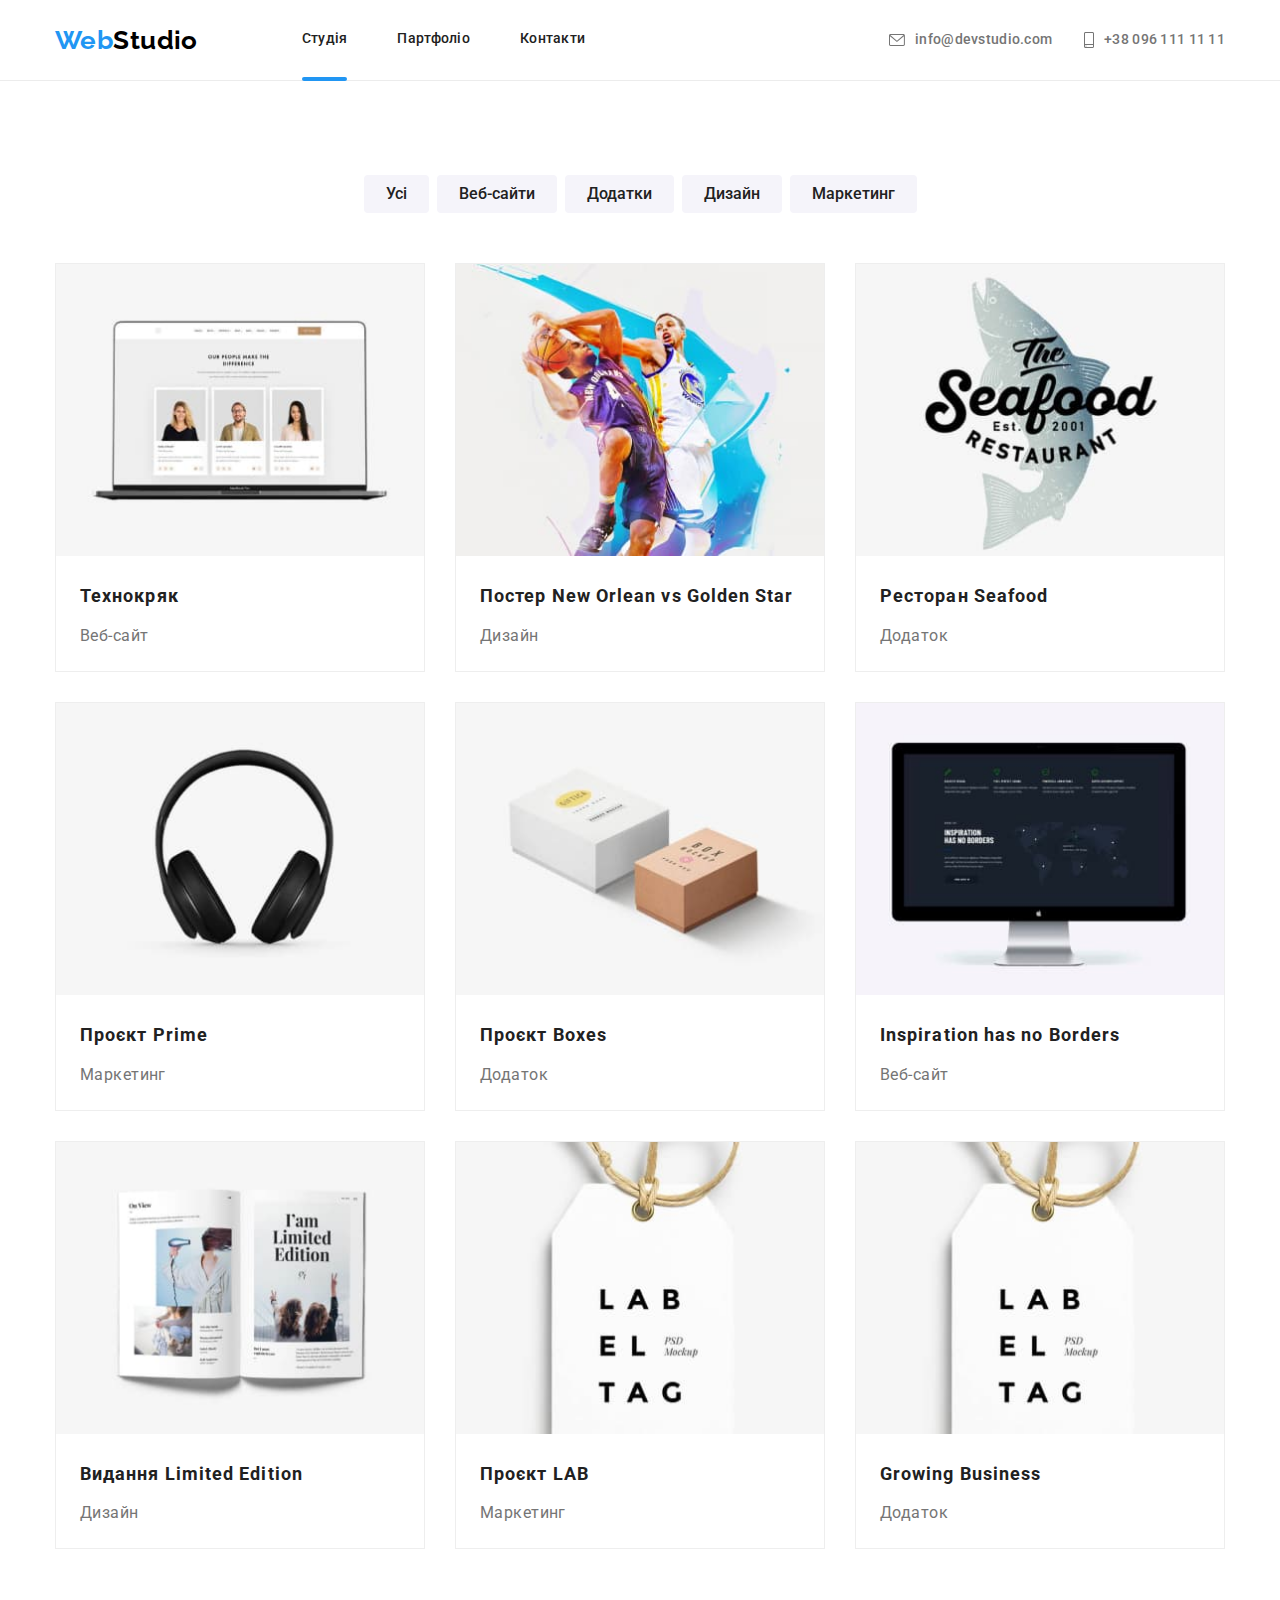
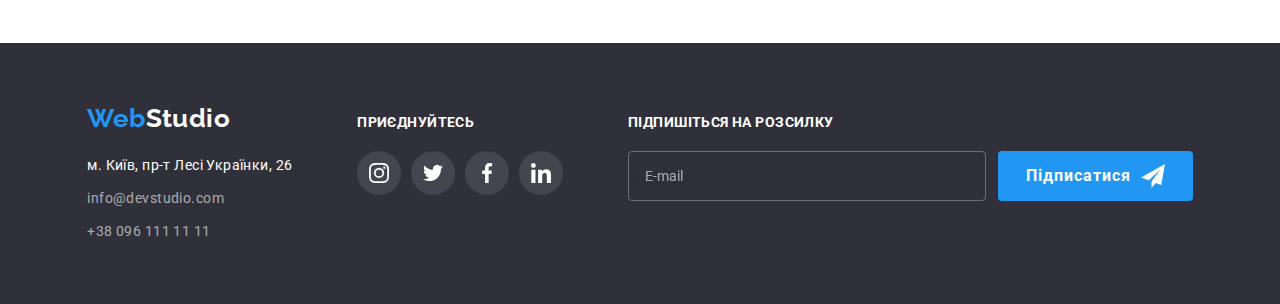
==== commit cdebdda6: "final" ====
--- a/portfolio.html
+++ b/portfolio.html
@@ -19,10 +19,8 @@
         <a lang="uk" class="logo" href="./index.html">Web<span class="logo--black">Studio</span></a>
         <nav>
           <ul class="header__nav">
-            <li class="nav__item"><a class="nav__link" href="./index.html">Студія</a></li>
-            <li class="nav__item">
-              <a class="nav__link current" href="./portfolio.html">Партфоліо</a>
-            </li>
+            <li class="nav__item"><a class="nav__link current" href="./index.html">Студія</a></li>
+            <li class="nav__item"><a class="nav__link" href="./portfolio.html">Партфоліо</a></li>
             <li class="nav__item"><a class="nav__link" href="">Контакти</a></li>
           </ul>
         </nav>
@@ -30,7 +28,7 @@
         <ul class="header__contacts">
           <li class="contacts__item">
             <a class="contacts-mail contact__link" href="info@devstudio.com"
-              ><svg class="contact__icon" width="14px" height="10px">
+              ><svg class="contact__icon" width="16px" height="12px">
                 <use href="./images/icons.svg#icon-envelope"></use>
               </svg>
               info@devstudio.com</a
@@ -38,7 +36,7 @@
           </li>
           <li class="contacts__item">
             <a class="contacts-phone contact__link" href="tel:+380961111111"
-              ><svg class="contact__icon" width="10px" height="14px">
+              ><svg class="contact__icon" width="10px" height="16px">
                 <use href="./images/icons.svg#icon-smartphone"></use>
               </svg>
               +38 096 111 11 11</a
@@ -49,76 +47,72 @@
       <!-- мобильные устрйоства  -->
       <div class="mobile-header container">
         <a lang="uk" class="logo" href="./index.html">Web<span class="logo--black">Studio</span></a>
-        <button
-          class="menu-button is-open"
-          type="button"
-          aria-expanded="false"
-          aria-controls="menu-container"
-          data-menu-button
-        >
-          <svg width="40px" height="40px" aria-label="меню">
-            <use class="menu-close" href="./images/icons.svg#icon-menu"></use>
-            <use class="menu-open" href="./images/icons.svg#icon-close-black"></use>
+        <button class="menu-btn" type="button" aria-expanded="false" aria-controls="menu-container">
+          <svg width="24px" height="16px" aria-label="меню">
+            <use class="menu-close" href="./images/icons.svg#icon-close-black"></use>
+            <use class="menu-open" href="./images/icons.svg#icon-menu"></use>
           </svg>
         </button>
       </div>
-      <div class="mobile__menu" id="menu-conteiner" data-menu>
+      <div class="mobile-menu" id="menu-conteiner">
         <div class="menu__inner">
           <ul class="header__nav">
             <li class="nav__item"><a class="nav__link current" href="./index.html">Студія</a></li>
             <li class="nav__item"><a class="nav__link" href="./portfolio.html">Партфоліо</a></li>
             <li class="nav__item"><a class="nav__link" href="">Контакти</a></li>
           </ul>
-          <ul class="header__contacts">
-            <li class="contacts__item">
-              <a class="contacts-phone" href="tel:+380961111111">+38 096 111 11 11</a>
-            </li>
-            <li class="contacts__item">
-              <a class="contacts-mail" href="info@devstudio.com">info@devstudio.com</a>
-            </li>
-          </ul>
-          <ul class="mobile__social-list">
-            <li class="mobile__social-item">
-              <a
-                class="mobile__social-link"
-                href="http://instagram.com"
-                target="_blank"
-                rel="noopener noreferrer"
-                aria-label="instagram"
-                >Instagram
-              </a>
-            </li>
-            <li class="mobile__social-item">
-              <a
-                class="mobile__social-link"
-                href="http://twitter.com"
-                target="_blank"
-                rel="noopener noreferrer"
-                aria-label="twitter"
-                >Twitter
-              </a>
-            </li>
-            <li class="mobile__social-item">
-              <a
-                class="mobile__social-link"
-                href="http://facebook.com"
-                target="_blank"
-                rel="noopener noreferrer"
-                aria-label="facebook"
-                >Facebook
-              </a>
-            </li>
-            <li class="mobile__social-item">
-              <a
-                class="mobile__social-link"
-                href="http://linkedin.com"
-                target="_blank"
-                rel="noopener noreferrer"
-                aria-label="linkedin"
-                >Linkedin
-              </a>
-            </li>
-          </ul>
+          <div>
+            <ul class="header__contacts">
+              <li class="contacts__item">
+                <a class="contacts-phone" href="tel:+380961111111">+38 096 111 11 11</a>
+              </li>
+              <li class="contacts__item">
+                <a class="contacts-mail" href="info@devstudio.com">info@devstudio.com</a>
+              </li>
+            </ul>
+            <ul class="mobile__social-list">
+              <li class="mobile__social-item">
+                <a
+                  class="mobile__social-link"
+                  href="http://instagram.com"
+                  target="_blank"
+                  rel="noopener noreferrer"
+                  aria-label="instagram"
+                  >Instagram
+                </a>
+              </li>
+              <li class="mobile__social-item">
+                <a
+                  class="mobile__social-link"
+                  href="http://twitter.com"
+                  target="_blank"
+                  rel="noopener noreferrer"
+                  aria-label="twitter"
+                  >Twitter
+                </a>
+              </li>
+              <li class="mobile__social-item">
+                <a
+                  class="mobile__social-link"
+                  href="http://facebook.com"
+                  target="_blank"
+                  rel="noopener noreferrer"
+                  aria-label="facebook"
+                  >Facebook
+                </a>
+              </li>
+              <li class="mobile__social-item">
+                <a
+                  class="mobile__social-link"
+                  href="http://linkedin.com"
+                  target="_blank"
+                  rel="noopener noreferrer"
+                  aria-label="linkedin"
+                  >Linkedin
+                </a>
+              </li>
+            </ul>
+          </div>
         </div>
       </div>
     </header>
@@ -151,8 +145,22 @@
             <li class="category__item">
               <div class="caregory__wrapper">
                 <picture>
-                  <source srcset="./images/pf1.jpg 1x, ./images/img_x2/pf1@2x.jpg 2x" />
-                  <img class="categroy__img" src="./images/pf1.jpg" alt="Технокряк" width="370" />
+                  <source />
+                  <img
+                    srcset="
+                      ./images/pf1_354.jpg   354w,
+                      ./images/pf1_450.jpg   450w,
+                      ./images/pf1.jpg      1200w,
+                      ./images/pf1_354@x2.jpg   354w x2,
+                      ./images/pf1_450@x2.jpg  450w x2,
+                      ./images/pf1@x2jpg     1200w x2
+                    "
+                    sizes="(min-width: 1200px) 1200px, (min-width: 768px) 354px, (min-width: 450px) 450px,"
+                    class="categroy__img"
+                    src="./images/pf1_354.jpg"
+                    alt="Технокряк"
+                    width="370"
+                  />
                 </picture>
                 <div class="caregory__overlay">
                   <p class="category__overlay-subtitle">
@@ -170,10 +178,18 @@
             <li class="category__item">
               <div class="caregory__wrapper">
                 <picture>
-                  <source srcset="./images/pf2.jpg 1x, ./images/img_x2/pf2@2x.jpg 2x" />
-                  <img
-                    class="categroy__img"
-                    src="./images/pf2.jpg"
+                  <img
+                    srcset="
+                      ./images/pf2_354.jpg   354w,
+                      ./images/pf2_450.jpg   450w,
+                      ./images/pf2.jpg      1200w,
+                      ./images/pf2_354@x2.jpg   354w x2,
+                      ./images/pf2_450@x2.jpg  450w x2,
+                      ./images/pf2@x2jpg     1200w x2
+                    "
+                    sizes="(min-width: 1200px) 1200px, (min-width: 768px) 354px, (min-width: 450px) 450px,"
+                    class="categroy__img"
+                    src="./images/pf2_354.jpg"
                     alt="Постер New Orlean vs Golden Star"
                     width="370"
                   />
@@ -196,11 +212,19 @@
             <li class="category__item">
               <div class="caregory__wrapper">
                 <picture>
-                  <source srcset="./images/pf3.jpg 1x, ./images/img_x2/pf3@2x.jpg 2x" />
-                  <img
-                    class="categroy__img"
-                    src="./images/pf3.jpg"
-                    alt="Логототип Seafood"
+                  <img
+                    srcset="
+                      ./images/pf3_354.jpg   354w,
+                      ./images/pf3_450.jpg   450w,
+                      ./images/pf3.jpg      1200w,
+                      ./images/pf3_354@x2.jpg   354w x2,
+                      ./images/pf3_450@x2.jpg  450w x2,
+                      ./images/pf3@x2jpg     1200w x2
+                    "
+                    sizes="(min-width: 1200px) 1200px, (min-width: 768px) 354px, (min-width: 450px) 450px,"
+                    class="categroy__img"
+                    src="./images/pf3_354.jpg"
+                    alt="Логототип Seafod"
                     width="370"
                   />
                 </picture>
@@ -220,8 +244,21 @@
             <li class="category__item">
               <div class="caregory__wrapper">
                 <picture>
-                  <source srcset="./images/pf4.jpg 1x, ./images/img_x2/pf4@2x.jpg 2x" />
-                  <img class="categroy__img" src="./images/pf4.jpg" alt="Навушники" width="370" />
+                  <img
+                    class="categroy__img"
+                    srcset="
+                      ./images/pf4_354.jpg   354w,
+                      ./images/pf4_450.jpg   450w,
+                      ./images/pf4.jpg      1200w,
+                      ./images/pf4_354@x2.jpg   354w x2,
+                      ./images/pf4_450@x2.jpg  450w x2,
+                      ./images/pf4@x2jpg     1200w x2
+                    "
+                    sizes="(min-width: 1200px) 1200px, (min-width: 768px) 354px, (min-width: 450px) 450px,"
+                    src="./images/pf4_354.jpg"
+                    alt="Навушники"
+                    width="370"
+                  />
                 </picture>
                 <div class="caregory__overlay">
                   <p class="category__overlay-subtitle">
@@ -239,8 +276,21 @@
             <li class="category__item">
               <div class="caregory__wrapper">
                 <picture>
-                  <source srcset="./images/pf5.jpg 1x, ./images/img_x2/pf5@2x.jpg 2x" />
-                  <img class="categroy__img" src="./images/pf5.jpg" alt="Коробки" width="370" />
+                  <img
+                    class="categroy__img"
+                    srcset="
+                      ./images/pf5_354.jpg   354w,
+                      ./images/pf5_450.jpg   450w,
+                      ./images/pf5.jpg      1200w,
+                      ./images/pf5_354@x2.jpg   354w x2,
+                      ./images/pf5_450@x2.jpg  450w x2,
+                      ./images/pf5@x2jpg     1200w x2
+                    "
+                    sizes="(min-width: 1200px) 1200px, (min-width: 768px) 354px, (min-width: 450px) 450px,"
+                    src="./images/pf5_354.jpg"
+                    alt="Коробки"
+                    width="370"
+                  />
                 </picture>
                 <div class="caregory__overlay">
                   <p class="category__overlay-subtitle">
@@ -258,8 +308,21 @@
             <li class="category__item">
               <div class="caregory__wrapper">
                 <picture>
-                  <source srcset="./images/pf6.jpg 1x, ./images/img_x2/pf6@2x.jpg 2x" />
-                  <img class="categroy__img" src="./images/pf6.jpg" alt="Веб ресурс" width="370" />
+                  <img
+                    class="categroy__img"
+                    srcset="
+                      ./images/pf6_354.jpg   354w,
+                      ./images/pf6_450.jpg   450w,
+                      ./images/pf6.jpg      1200w,
+                      ./images/pf6_354@x2.jpg   354w x2,
+                      ./images/pf6_450@x2.jpg  450w x2,
+                      ./images/pf6@x2jpg     1200w x2
+                    "
+                    sizes="(min-width: 1200px) 1200px, (min-width: 768px) 354px, (min-width: 450px) 450px,"
+                    src="./images/pf6_354.jpg"
+                    alt="Веб ресурс"
+                    width="370"
+                  />
                 </picture>
                 <div class="caregory__overlay">
                   <p class="category__overlay-subtitle">
@@ -277,10 +340,18 @@
             <li class="category__item">
               <div class="caregory__wrapper">
                 <picture>
-                  <source srcset="./images/pf7.jpg 1x, ./images/img_x2/pf7@2x.jpg 2x" />
-                  <img
-                    class="categroy__img"
-                    src="./images/pf7.jpg"
+                  <img
+                    srcset="
+                      ./images/pf7_354.jpg   354w,
+                      ./images/pf7_450.jpg   450w,
+                      ./images/pf7.jpg      1200w,
+                      ./images/pf7_354@x2.jpg   354w x2,
+                      ./images/pf7_450@x2.jpg  450w x2,
+                      ./images/pf7@x2jpg     1200w x2
+                    "
+                    sizes="(min-width: 1200px) 1200px, (min-width: 768px) 354px, (min-width: 450px) 450px,"
+                    class="categroy__img"
+                    src="./images/pf7_354.jpg"
                     alt="Розгорнутий журнал"
                     width="370"
                   />
@@ -303,8 +374,20 @@
             <li class="category__item">
               <div class="caregory__wrapper">
                 <picture>
-                  <source srcset="./images/pf8.jpg 1x, ./images/img_x2/pf8@2x.jpg 2x" />
-                  <img class="categroy__img" src="./images/pf8.jpg" alt="Бірка" width="370"
+                  <img
+                    class="categroy__img"
+                    srcset="
+                      ./images/pf8_354.jpg   354w,
+                      ./images/pf8_450.jpg   450w,
+                      ./images/pf8.jpg      1200w,
+                      ./images/pf8_354@x2.jpg   354w x2,
+                      ./images/pf8_450@x2.jpg  450w x2,
+                      ./images/pf8@x2jpg     1200w x2
+                    "
+                    sizes="(min-width: 1200px) 1200px, (min-width: 768px) 354px, (min-width: 450px) 450px,"
+                    src="./images/pf8_354.jpg"
+                    alt="Бірка"
+                    width="370"
                 /></picture>
                 <div class="caregory__overlay">
                   <p class="category__overlay-subtitle">
@@ -322,8 +405,20 @@
             <li class="category__item">
               <div class="caregory__wrapper">
                 <picture>
-                  <source srcset="./images/pf9.jpg 1x, ./images/img_x2/pf9@2x.jpg 2x" />
-                  <img class="categroy__img" src="./images/pf9.jpg" alt="Комп'ютер" width="370"
+                  <img
+                    class="categroy__img"
+                    srcset="
+                      ./images/pf8_354.jpg   354w,
+                      ./images/pf8_450.jpg   450w,
+                      ./images/pf8.jpg      1200w,
+                      ./images/pf8_354@x2.jpg   354w x2,
+                      ./images/pf8_450@x2.jpg  450w x2,
+                      ./images/pf8@x2jpg     1200w x2
+                    "
+                    sizes="(min-width: 1200px) 1200px, (min-width: 768px) 354px, (min-width: 450px) 450px,"
+                    src="./images/pf9_354.jpg"
+                    alt="Комп'ютер"
+                    width="370"
                 /></picture>
                 <div class="caregory__overlay">
                   <p class="category__overlay-subtitle">
--- a/css/main.min.css
+++ b/css/main.min.css
@@ -1 +1 @@
-@import"https://fonts.googleapis.com/css2?family=Raleway:wght@700&family=Roboto:wght@400;500;700;900&display=swap";/*! modern-normalize v1.1.0 | MIT License | https://github.com/sindresorhus/modern-normalize */*,::before,::after{box-sizing:border-box}html{-moz-tab-size:4;tab-size:4}html{line-height:1.15;-webkit-text-size-adjust:100%}body{margin:0}body{font-family:system-ui,-apple-system,"Segoe UI",Roboto,Helvetica,Arial,sans-serif,"Apple Color Emoji","Segoe UI Emoji"}hr{height:0;color:inherit}abbr[title]{text-decoration:underline dotted}b,strong{font-weight:bolder}code,kbd,samp,pre{font-family:ui-monospace,SFMono-Regular,Consolas,"Liberation Mono",Menlo,monospace;font-size:1em}small{font-size:80%}sub,sup{font-size:75%;line-height:0;position:relative;vertical-align:baseline}sub{bottom:-0.25em}sup{top:-0.5em}table{text-indent:0;border-color:inherit}button,input,optgroup,select,textarea{font-family:inherit;font-size:100%;line-height:1.15;margin:0}button,select{text-transform:none}button,[type=button],[type=reset],[type=submit]{-webkit-appearance:button}::-moz-focus-inner{border-style:none;padding:0}:-moz-focusring{outline:1px dotted ButtonText}:-moz-ui-invalid{box-shadow:none}legend{padding:0}progress{vertical-align:baseline}::-webkit-inner-spin-button,::-webkit-outer-spin-button{height:auto}[type=search]{-webkit-appearance:textfield;outline-offset:-2px}::-webkit-search-decoration{-webkit-appearance:none}::-webkit-file-upload-button{-webkit-appearance:button;font:inherit}summary{display:list-item}body{background-color:#fff;color:#757575;font-family:Roboto,sans-serif;letter-spacing:.03em;font-size:14px;font-style:normal}a{text-decoration:none}ul{list-style:none;padding:0;margin:0}.hidden-title{position:absolute;white-space:nowrap;width:1px;height:1px;overflow:hidden;border:0;padding:0;clip:rect(0 0 0 0);clip-path:inset(50%);margin:-1px}.section__title{margin-top:0;margin-bottom:0;color:#212121;font-weight:700;font-size:28px;line-height:1.17;text-align:center}@media screen and (min-width: 1199.98px){.section__title{font-size:42px;line-height:1.16}}.content__box{padding-top:60px;padding-bottom:60px}@media screen and (min-width: 1199.98px){.content__box{padding-top:94px;padding-bottom:94px}}.container{padding-left:15px;padding-right:15px;margin-left:auto;margin-right:auto}@media screen and (min-width: 479.98px){.container{width:480px}}@media screen and (min-width: 767.98px){.container{width:768px}}@media screen and (min-width: 1199.98px){.container{width:1200px}}.button,.modal__btn-send,.button__mailing,.hero__button{border-radius:4px;border:0px;color:#fff;background-color:#2196f3;font-family:inherit;font-weight:700;font-size:16px;line-height:1.87;letter-spacing:.06em;transition:250ms;transition-timing-function:cubic-bezier(0.4, 0, 0.2, 1);cursor:pointer}.button:hover,.modal__btn-send:hover,.button__mailing:hover,.hero__button:hover,.button:focus,.modal__btn-send:focus,.button__mailing:focus,.hero__button:focus{background-color:#188ce8}.header{background-color:#fff;border-bottom:1px solid #ececec}.header__inner{display:none}@media screen and (min-width: 767.98px){.header__inner{display:flex;position:relative;align-items:center;justify-content:space-between;height:80px}}.mobile-header{display:flex;position:relative;align-items:center;justify-content:space-between;padding-top:16px;padding-bottom:16px}@media screen and (min-width: 767.98px){.mobile-header{display:none}}.logo{color:#2196f3;font-family:Raleway,sans-serif;font-size:26px;line-height:1.19;font-weight:700}.logo--black{color:#000}@media screen and (min-width: 767.98px){.header__nav{display:flex;font-weight:500;letter-spacing:.02em;gap:50px}}@media screen and (min-width: 767.98px)and (min-width: 1199.98px){.header__nav{margin-right:200px}}.nav__item:not(:first-child){margin-top:35px}@media screen and (min-width: 767.98px){.nav__item:not(:first-child){margin-top:0}}.nav__link{color:#212121;font-size:40px;line-height:1.17;transition:250ms;transition-timing-function:cubic-bezier(0.4, 0, 0.2, 1)}.nav__link:focus,.nav__link:hover{color:#2196f3}@media screen and (min-width: 767.98px){.nav__link{font-size:14px;line-height:1.14}}@media screen and (min-width: 767.98px){.current::after{content:"";display:flex;position:relative;top:31px;background-color:#2196f3;width:100%;height:4px;border-radius:2px}}.header__contacts{margin-top:302px;flex-wrap:wrap;align-items:center;gap:32px}@media screen and (min-width: 767.98px){.header__contacts{margin-top:0;display:inline-block;font-weight:500;letter-spacing:.02em}}@media screen and (min-width: 1199.98px){.header__contacts{display:flex}}@media screen and (min-width: 767.98px){.contacts__item:first-child{margin-bottom:10px}}@media screen and (min-width: 1199.98px){.contacts__item:first-child{margin-bottom:0}}.contacts-phone{color:#2196f3;font-size:34px;line-height:1.17}@media screen and (min-width: 767.98px){.contacts-phone{color:#757575;font-size:12px;line-height:1.16}}@media screen and (min-width: 1199.98px){.contacts-phone{font-size:14px;line-height:1.14}}.contacts-phone .contacts-mail{margin-top:32px;display:flex;align-items:center;flex-wrap:wrap;color:#757575;line-height:1.16;font-size:24px}@media screen and (min-width: 767.98px){.contacts-phone .contacts-mail{margin-top:0;font-size:12px}}@media screen and (min-width: 1199.98px){.contacts-phone{font-size:14px;line-height:1.14}}.contact__link{display:flex;align-items:center;color:#757575}.contact__link:hover,.contact__link:focus{color:#2196f3}.contact__icon{margin-right:10px;fill:currentColor}.menu-button{display:flex;justify-content:flex-end;z-index:3;margin:0;padding:0;border:none;background-color:rgba(0,0,0,0);cursor:pointer}.menu-button:hover .menu-open,.menu-button:focus .menu-open{fill:#2196f3}.menu-button .menu-close{display:none}.menu-button.is-open .menu-close{display:block}.menu-button.is-open .menu-open{display:none}@media screen and (min-width: 767.98px){.menu-button{display:none}}.mobile__menu{visibility:hidden;opacity:0;position:absolute;z-index:2;top:0%;left:0;width:100%;background-color:#fff;text-align:start}.mobile__menu.is-open{display:block;visibility:visible;opacity:1;transition-duration:2300ms}@media screen and (min-width: 767.98px){.mobile__menu.is-open{display:none}}.menu__inner{padding-right:40px;padding-left:40px;padding-top:48px;padding-bottom:48px;font-weight:500;letter-spacing:.02em}.mobile__social-list{margin-top:32px;display:flex;flex-wrap:wrap;gap:20px;font-weight:500;font-size:18px;line-height:1.2}.mobile__social-item:not(:last-child){padding-right:10px;border-right:1px solid rgba(33,33,33,.2)}.mobile__social-link{color:#2196f3}.hero__title{margin-top:0;margin-bottom:30px;color:#fff;font-weight:900;font-size:26px;line-height:1.61;letter-spacing:.06em;text-align:center}@media screen and (min-width: 1199.98px){.hero__title{font-size:44px;line-height:1.36}}.hero{text-align:center;padding-bottom:118px;padding-top:118px}@media screen and (min-width: 1199.98px){.hero{padding-bottom:200px;padding-top:200px}}.hero__button{padding:10px 32px;min-width:216px}.hero-overlay{background-size:cover;margin-right:auto;margin-left:auto;background-color:#2f303a;background-image:linear-gradient(rgba(47, 48, 58, 0.4), rgba(47, 48, 58, 0.4)),url("../images/background-img_480.jpg");background-repeat:no-repeat;background-position:center}@media screen and (min-device-pixel-ratio: 2),screen and (min-resolution: 192dpi),screen and (min-resolution: 2dppx),screen and (-webkit-min-device-pixel-ratio: 2),screen and (-o-min-device-pixel-ratio: 2){.hero-overlay{background-image:linear-gradient(rgba(47, 48, 58, 0.4), rgba(47, 48, 58, 0.4)),url("../images/img_x2/background-img_480@x2.jpg")}}@media screen and (min-width: 767.98px){.hero-overlay{background-image:linear-gradient(rgba(47, 48, 58, 0.4), rgba(47, 48, 58, 0.4)),url("../images/background-img_768.jpg")}}@media screen and (min-width: 767.98px)and (min-device-pixel-ratio: 2),screen and (min-width: 767.98px)and (min-resolution: 192dpi),screen and (min-width: 767.98px)and (min-resolution: 2dppx),screen and (min-width: 767.98px)and (-webkit-min-device-pixel-ratio: 2),screen and (min-width: 767.98px)and (-o-min-device-pixel-ratio: 2){.hero-overlay{background-image:linear-gradient(rgba(47, 48, 58, 0.4), rgba(47, 48, 58, 0.4)),url("../images/img_x2/background-img_768@x2.jpg")}}@media screen and (min-width: 1199.98px){.hero-overlay{background-image:linear-gradient(rgba(47, 48, 58, 0.4), rgba(47, 48, 58, 0.4)),url("../images/background-img_1600.jpg")}}@media screen and (min-width: 1199.98px)and (min-device-pixel-ratio: 2),screen and (min-width: 1199.98px)and (min-resolution: 192dpi),screen and (min-width: 1199.98px)and (min-resolution: 2dppx),screen and (min-width: 1199.98px)and (-webkit-min-device-pixel-ratio: 2),screen and (min-width: 1199.98px)and (-o-min-device-pixel-ratio: 2){.hero-overlay{background-image:linear-gradient(rgba(47, 48, 58, 0.4), rgba(47, 48, 58, 0.4)),url("../images/img_x2/background-img_1600@x2.jpg")}}.advantages{padding-top:60px}@media screen and (min-width: 1199.98px){.advantages{padding-top:94px}}@media screen and (min-width: 767.98px){.advantages__list{display:flex;flex-wrap:wrap;gap:30px}}.advantages__item{width:auto;text-align:center}.advantages__item:not(:last-child){margin-bottom:30px}@media screen and (min-width: 767.98px){.advantages__item{text-align:start;width:354px}}@media screen and (min-width: 1199.98px){.advantages__item{width:270px}}.advantages__title{margin-bottom:0px;color:#212121;font-weight:700;line-height:1.14;font-size:14px;text-transform:uppercase}.advantages__subtitle{line-height:1.71;margin-top:10px;margin-bottom:0}.advantages__svg{width:70px;height:70px}.advantages__box{height:120px;display:flex;align-items:center;justify-content:center;background-color:#f5f4fa;border-radius:4px}.activity{display:none}@media screen and (min-width: 1199.98px){.activity{display:flex}}.activity__list{height:294px;display:flex;margin-top:50px;gap:30px}.activity__subtitle{padding-top:27px;padding-bottom:27px;margin-bottom:0;margin-top:0;font-weight:700;line-height:1.14;text-align:center;text-transform:uppercase;position:relative;bottom:73px;background-color:rgba(47,48,58,.8);color:#fff}.team{background-color:#f5f4fa}.team__list{margin-top:30px;display:flex;flex-wrap:wrap;gap:30px}@media screen and (min-width: 1199.98px){.team__list{margin-top:50px}}.team__item{width:auto;text-align:center;background-color:#fff;box-shadow:0px 1px 3px rgba(0,0,0,.12),0px 1px 1px rgba(0,0,0,.14),0px 2px 1px rgba(0,0,0,.2);border-radius:0px 0px 4px 4px}.team__img{width:100%;height:460px}@media screen and (min-width: 767.98px){.team__img{width:354px;height:374px}}@media screen and (min-width: 1199.98px){.team__img{width:270px;height:260px}}.team__inner{padding-top:30px;padding-bottom:30px}.team__title{margin-top:0px;margin-bottom:10px;color:#212121;font-weight:500;font-size:16px;line-height:1.18}.team__subtitle{margin-bottom:16px;font-size:16px;line-height:1.18}.social__list{display:flex;gap:10px;align-items:center;justify-content:center}.social__link{width:44px;height:44px;background-color:#fff;border-radius:50%;display:flex;align-items:center;justify-content:center;transition:250ms;transition-timing-function:cubic-bezier(0.4, 0, 0.2, 1)}.social__link:hover,.social__link:focus{background-color:#2196f3;cursor:pointer}.social__link:hover .social__logo,.social__link:focus .social__logo{fill:#fff}.social__logo{fill:#afb1b8;transition:250ms;transition-timing-function:cubic-bezier(0.4, 0, 0.2, 1)}.clients__list{margin-right:auto;margin-left:auto;margin-top:30px;display:flex;flex-wrap:wrap;justify-content:center;gap:30px}.clients__link{width:210px;height:92px;border:1px solid #afb1b8;border-radius:4px;display:flex;align-items:center;justify-content:center}.clients__link:hover,.clients__link:focus{border:1px solid #2196f3;cursor:pointer;transition:250ms;transition-timing-function:cubic-bezier(0.4, 0, 0.2, 1)}.clients__link:hover .clients__icon,.clients__link:focus .clients__icon{fill:#2196f3}@media screen and (min-width: 767.98px){.clients__link{width:226px}}@media screen and (min-width: 1199.98px){.clients__link{width:170px}}.clients__icon{fill:#afb1b8;transition:250ms;transition-timing-function:cubic-bezier(0.4, 0, 0.2, 1)}.footer{padding-top:60px;padding-bottom:60px;background-color:#2f303a}.footer__inner{text-align:center;margin-left:auto;margin-right:auto}@media screen and (min-width: 767.98px){.footer__inner{display:flex;flex-wrap:wrap;justify-content:space-around}}.footer__inner div:nth-child(2n){break-after:always}@media screen and (min-width: 1199.98px){.footer__inner{flex-wrap:nowrap;text-align:start;align-items:baseline}}@media screen and (min-width: 1199.98px){.footer__item{margin-bottom:60px}}.logo--white{color:#fff}.footer__adress{margin-top:20px}.adress__item{margin-top:9px}.adress__location{color:#fff;line-height:1.71;font-style:normal;transition:250ms;transition-timing-function:cubic-bezier(0.4, 0, 0.2, 1)}.adress__location:hover,.adress__location:focus{color:#2196f3}.adress__contact{margin-top:9px;color:rgba(255,255,255,.6);line-height:1.71;font-style:normal;transition:250ms;transition-timing-function:cubic-bezier(0.4, 0, 0.2, 1)}.adress__contact:hover,.adress__contact:focus{color:#2196f3}.footer__social-title{font-weight:700;font-size:14px;line-height:1.14;text-transform:uppercase;color:#fff}.footer__social-list{margin-top:20px;display:flex;gap:10px;align-items:center;justify-content:center}.footer__social-link{width:44px;height:44px;background-color:rgba(255,255,255,.1);border-radius:50%;display:flex;align-items:center;justify-content:center;transition:250ms;transition-timing-function:cubic-bezier(0.4, 0, 0.2, 1)}.footer__social-link:hover,.footer__social-link:focus{background-color:#2196f3;cursor:pointer}.footer__social-link:hover .footer__social-logo,.footer__social-link:focus .footer__social-logo{fill:#fff}.footer__social-logo{fill:#fff;transition:250ms;transition-timing-function:cubic-bezier(0.4, 0, 0.2, 1)}.footer__mail-input{margin-right:auto;margin-left:auto}@media screen and (min-width: 767.98px){.footer__mail-input{width:55%}}@media screen and (min-width: 1199.98px){.footer__mail-input{width:auto;margin:0}}.mail__input-title{margin-top:0;margin-bottom:20px;font-weight:700;line-height:1.14;text-transform:uppercase;color:#fff}@media screen and (min-width: 1199.98px){.mail__inner{display:flex;align-items:center;gap:12px}}.mail__form{margin-bottom:20px;padding-left:16px;width:100%;height:50px;color:#fff;background-color:rgba(0,0,0,0);border:1px solid rgba(255,255,255,.3);filter:drop-shadow(0px 4px 4px rgba(0, 0, 0, 0.15));border-radius:4px}@media screen and (min-width: 1199.98px){.mail__form{margin-bottom:0;width:358px}}.mail__form::placeholder{color:rgba(255,255,255,.6)}.button__mailing{margin-left:auto;margin-right:auto;padding-top:10px;display:flex;align-items:center;padding-bottom:10px;padding-left:28px;padding-right:28px}@media screen and (min-width: 1199.98px){.button__mailing{margin:0}}.mail__svg{margin-left:10px;fill:#fff}.backdrop{position:fixed;z-index:4;top:0;right:0;height:100%;width:100%;background-color:rgba(0,0,0,.2)}.backdrop.is-hidden{opacity:0;pointer-events:none;transition-duration:1000ms}.modal{position:absolute;top:50%;left:50%;width:95.1%;max-width:450px;transform:translate(-50%, -50%);background-color:#fff;box-shadow:0px 1px 3px rgba(0,0,0,.12),0px 1px 1px rgba(0,0,0,.14),0px 2px 1px rgba(0,0,0,.2);border-radius:4px;opacity:inherit;transition-duration:2300ms}@media screen and (min-width: 767.98px){.modal{top:50%;left:50%;width:100%}}@media screen and (min-width: 1199.98px){.modal{min-width:528px}}.modal__close{display:flex;position:absolute;top:8px;right:8px;align-items:center;justify-content:center;height:30px;width:30px;border-radius:50%;background-color:#fff;border-color:rgba(0,0,0,.1);cursor:pointer}.modal__close:hover,.modal__close:focus{fill:#2196f3}.modal__form{display:flex;flex-direction:column;align-items:center;padding-bottom:40px;padding-top:40px;padding-right:40px;padding-left:40px}.modal__form-list{display:flex;flex-direction:column;align-items:center}.modal__form-item:not(:first-child){margin-top:10px}.modal__title{margin-bottom:2px;margin-top:0;width:370px;text-align:center;font-weight:700;font-size:20px;line-height:1.5;color:#212121}@media screen and (min-width: 1199.98px){.modal__title{width:auto}}.modal__form-title{margin-bottom:4px;margin-top:0;font-size:12px;line-height:1.16;letter-spacing:.01em}.modal__form-subtitle{padding-bottom:4px;margin:0;font-weight:400;font-size:12px;line-height:1.16;letter-spacing:.01em;color:#757575}.modal__icon{position:absolute;top:15px;left:15px}.modal__input-area{position:relative;width:auto}.modal__label{display:block;padding-top:11px;padding-bottom:11px;padding-right:11px;padding-left:40px;border:1px solid rgba(33,33,33,.2);border-radius:4px}@media screen and (min-width: 398px){.modal__label{width:370px}}@media screen and (min-width: 1199.98px){.modal__label{width:448px}}.modal__label:focus{border-color:#2196f3}.modal__label:focus+.modal__icon{fill:#2196f3}.modal__feedback-label{padding:12px 16px;min-width:222px;resize:none;border-radius:4px;border:1px solid rgba(33,33,33,.2);height:120px}.modal__feedback-label:hover,.modal__feedback-label:focus{border-color:#2196f3}@media screen and (min-width: 398px){.modal__feedback-label{width:370px}}@media screen and (min-width: 1199.98px){.modal__feedback-label{width:448px}}.modal__feedback-label::placeholder{color:rgba(117,117,117,.5)}.modal__mailing{margin-top:10px}.modal__checkbox{display:flex;align-items:center;cursor:pointer}.modal__apply-checkbox{width:0px;height:0px;opacity:0}.modal__apply-svg{fill:#fff}.modal__apply-bg{display:flex;align-items:center;justify-content:center;width:16px;height:15px;margin-right:8px;border:2px solid #000;border-radius:2px;pointer-events:none}.modal__apply-checkbox:checked+.modal__apply-bg{background-color:#2196f3;border-color:rgba(0,0,0,0)}.modal__checkbox-title{font-size:12px;line-height:1.16;width:150px}@media screen and (min-width: 398px){.modal__checkbox-title{width:auto}}@media screen and (min-width: 1199.98px){.modal__checkbox-title{font-size:14px;line-height:1.71;width:auto}}.modal__mailing-rules{color:#2196f3;text-decoration:underline;cursor:pointer}.modal__btn-send{width:200px;margin-top:20px;padding-top:10px;padding-bottom:10px;padding-left:28px;padding-right:28px}.main{padding-bottom:60px;padding-top:60px}@media screen and (min-width: 1199.98px){.main{padding-top:94px;padding-bottom:94px}}.filter__list{margin-bottom:30px;display:flex;flex-wrap:wrap;gap:8px}@media screen and (min-width: 340px){.filter__list li:nth-child(3n){break-after:always}}@media screen and (min-width: 767.98px){.filter__list{display:flex;justify-content:center;flex-wrap:nowrap}}@media screen and (min-width: 1199.98px){.filter__list{margin-bottom:50px}}.filter__button{padding:6px 22px;border:rgba(0,0,0,0);border-radius:4px;color:#212121;background-color:#f5f4fa;font-family:inherit;font-weight:500;font-size:16px;line-height:1.62;transition:250ms;transition-timing-function:cubic-bezier(0.4, 0, 0.2, 1)}.filter__button:hover,.filter__button:focus{color:#fff;background-color:#2196f3;box-shadow:0px 3px 1px rgba(0,0,0,.1),0px 1px 2px rgba(0,0,0,.08),0px 2px 2px rgba(0,0,0,.12);cursor:pointer}@media screen and (min-width: 767.98px){.category__list{display:flex;flex-wrap:wrap;gap:30px}}.caregory__wrapper{position:relative;overflow:hidden}.category__item{border:1px solid #eee;max-width:100%;transition:250ms;transition-timing-function:cubic-bezier(0.4, 0, 0.2, 1)}.category__item:not(:last-child){margin-bottom:30px}@media screen and (min-width: 767.98px){.category__item{max-width:354px}.category__item:not(:last-child){margin-bottom:0}}@media screen and (min-width: 1199.98px){.category__item{max-width:370px}}.category__item:hover{box-shadow:0px 1px 1px rgba(0,0,0,.12),0px 4px 4px rgba(0,0,0,.06),1px 4px 6px rgba(0,0,0,.16);cursor:pointer}.category__item:hover .caregory__overlay{transform:translateY(0)}.categroy__img{display:block;width:100%}.caregory__overlay{position:absolute;width:100%;height:100%;top:0;left:0;padding-top:63px;padding-bottom:63px;padding-right:24px;padding-left:24px;background-color:#2196f3;transition-property:transform;transition-duration:250ms;transition-timing-function:cubic-bezier(0.4, 0, 0.2, 1);transform:translateY(100%)}.category__overlay-subtitle{font-weight:400;font-size:18px;line-height:1.5;color:#fff}.category__border{width:100%;padding-left:24px;padding-right:24px;padding-top:20px;padding-bottom:20px}.category__border-title{margin:0;color:#212121;font-weight:700;font-size:18px;line-height:2.25;letter-spacing:.06em}.category__border-subtitle{margin-top:4px;margin-bottom:0;color:#757575;font-size:16px;line-height:1.87}/*# sourceMappingURL=main.min.css.map */+@import"https://fonts.googleapis.com/css2?family=Raleway:wght@700&family=Roboto:wght@400;500;700;900&display=swap";/*! modern-normalize v1.1.0 | MIT License | https://github.com/sindresorhus/modern-normalize */*,::before,::after{box-sizing:border-box}html{-moz-tab-size:4;tab-size:4}html{line-height:1.15;-webkit-text-size-adjust:100%}body{margin:0}body{font-family:system-ui,-apple-system,"Segoe UI",Roboto,Helvetica,Arial,sans-serif,"Apple Color Emoji","Segoe UI Emoji"}hr{height:0;color:inherit}abbr[title]{text-decoration:underline dotted}b,strong{font-weight:bolder}code,kbd,samp,pre{font-family:ui-monospace,SFMono-Regular,Consolas,"Liberation Mono",Menlo,monospace;font-size:1em}small{font-size:80%}sub,sup{font-size:75%;line-height:0;position:relative;vertical-align:baseline}sub{bottom:-0.25em}sup{top:-0.5em}table{text-indent:0;border-color:inherit}button,input,optgroup,select,textarea{font-family:inherit;font-size:100%;line-height:1.15;margin:0}button,select{text-transform:none}button,[type=button],[type=reset],[type=submit]{-webkit-appearance:button}::-moz-focus-inner{border-style:none;padding:0}:-moz-focusring{outline:1px dotted ButtonText}:-moz-ui-invalid{box-shadow:none}legend{padding:0}progress{vertical-align:baseline}::-webkit-inner-spin-button,::-webkit-outer-spin-button{height:auto}[type=search]{-webkit-appearance:textfield;outline-offset:-2px}::-webkit-search-decoration{-webkit-appearance:none}::-webkit-file-upload-button{-webkit-appearance:button;font:inherit}summary{display:list-item}body{background-color:#fff;color:#757575;font-family:Roboto,sans-serif;letter-spacing:.03em;font-size:14px;font-style:normal}.overflow{overflow:hidden}a{text-decoration:none}ul{list-style:none;padding:0;margin:0}.hidden-title{position:absolute;white-space:nowrap;width:1px;height:1px;overflow:hidden;border:0;padding:0;clip:rect(0 0 0 0);clip-path:inset(50%);margin:-1px}.section__title{margin-top:0;margin-bottom:0;color:#212121;font-weight:700;font-size:28px;line-height:1.17;text-align:center}@media screen and (min-width: 1199.98px){.section__title{font-size:42px;line-height:1.16}}.content__box{padding-top:60px;padding-bottom:60px}@media screen and (min-width: 1199.98px){.content__box{padding-top:94px;padding-bottom:94px}}.container{padding-left:15px;padding-right:15px;margin-left:auto;margin-right:auto}@media screen and (min-width: 479.98px){.container{width:480px}}@media screen and (min-width: 767.98px){.container{width:768px}}@media screen and (min-width: 1199.98px){.container{width:1200px}}.button,.modal__btn-send,.button__mailing,.hero__button{border-radius:4px;border:0px;color:#fff;background-color:#2196f3;font-family:inherit;font-weight:700;font-size:16px;line-height:1.87;letter-spacing:.06em;transition:250ms;transition-timing-function:cubic-bezier(0.4, 0, 0.2, 1);cursor:pointer}.button:hover,.modal__btn-send:hover,.button__mailing:hover,.hero__button:hover,.button:focus,.modal__btn-send:focus,.button__mailing:focus,.hero__button:focus{background-color:#188ce8}.header{background-color:#fff;border-bottom:1px solid #ececec}.header__inner{display:none}@media screen and (min-width: 767.98px){.header__inner{display:flex;position:relative;align-items:center;justify-content:space-between;height:80px}}.mobile-header{display:flex;position:relative;align-items:center;justify-content:space-between;padding-top:16px;padding-bottom:16px}@media screen and (min-width: 767.98px){.mobile-header{display:none}}.logo{color:#2196f3;font-family:Raleway,sans-serif;font-size:26px;line-height:1.19;font-weight:700}.logo--black{color:#000}@media screen and (min-width: 767.98px){.header__nav{display:flex;font-weight:500;letter-spacing:.02em;gap:50px}}@media screen and (min-width: 767.98px)and (min-width: 1199.98px){.header__nav{margin-right:200px}}.nav__item:not(:first-child){margin-top:35px}@media screen and (min-width: 767.98px){.nav__item:not(:first-child){margin-top:0}}.nav__link{color:#212121;font-size:40px;line-height:1.17;transition:250ms;transition-timing-function:cubic-bezier(0.4, 0, 0.2, 1)}.nav__link:focus,.nav__link:hover{color:#2196f3}@media screen and (min-width: 767.98px){.nav__link{font-size:14px;line-height:1.14}}@media screen and (min-width: 767.98px){.current::after{content:"";display:flex;position:relative;top:31px;background-color:#2196f3;width:100%;height:4px;border-radius:2px}}.header__contacts{text-align:start;align-items:center;gap:32px}@media screen and (min-width: 767.98px){.header__contacts{margin-top:0;display:inline-block;font-weight:500;letter-spacing:.02em}}@media screen and (min-width: 1199.98px){.header__contacts{display:flex}}@media screen and (min-width: 767.98px){.contacts__item:first-child{margin-bottom:10px}}@media screen and (min-width: 1199.98px){.contacts__item:first-child{margin-bottom:0}}.contacts-phone{color:#2196f3;font-size:34px;line-height:1.17}.contacts-mail{margin-top:32px;display:flex;align-items:center;flex-wrap:wrap;color:#757575;line-height:1.16;font-size:24px}@media screen and (min-width: 767.98px){.contacts-mail{margin-top:0}}.contact__link{display:flex;align-items:center;color:#757575}.contact__link:hover,.contact__link:focus{color:#2196f3}@media screen and (min-width: 767.98px){.contact__link{color:#757575;font-size:12px;line-height:1.16}}@media screen and (min-width: 1199.98px){.contact__link{font-size:14px;line-height:1.14}}.contact__icon{margin-right:10px;fill:currentColor}.menu-btn{display:flex;justify-content:flex-end;z-index:3;margin:0;padding:0;border:none;background-color:rgba(0,0,0,0);cursor:pointer}.menu-btn:hover .menu-open,.menu-btn:focus .menu-open{fill:#2196f3}.menu-btn .menu-close{display:none}.menu-btn.hober .menu-close,.menu-btn:focus .menu-close{fill:#2196f3}.menu-btn.active .menu-close{display:block}.menu-btn.active .menu-open{display:none}@media screen and (min-width: 767.98px){.menu-btn{display:none}}.mobile-menu{visibility:hidden;opacity:0;position:absolute;z-index:2;height:100vh;height:100vh;top:0%;left:0;width:100%;background-color:#fff;text-align:start}.mobile-menu.active{display:block;visibility:visible;opacity:1;transition-duration:2300ms}@media screen and (min-width: 767.98px){.mobile-menu.active{display:none}}.menu__inner{display:flex;flex-direction:column;justify-content:space-between;height:100%;padding-right:40px;padding-left:40px;padding-top:48px;padding-bottom:48px;font-weight:500;letter-spacing:.02em}.mobile__social-list{margin-top:64px;display:flex;flex-wrap:wrap;gap:20px;font-weight:500;font-size:18px;line-height:1.2}.mobile__social-item:not(:last-child){padding-right:10px;border-right:1px solid rgba(33,33,33,.2)}.mobile__social-link{color:#2196f3}.hero__title{margin-top:0;margin-bottom:30px;color:#fff;font-weight:900;font-size:26px;line-height:1.61;letter-spacing:.06em;text-align:center}@media screen and (min-width: 1199.98px){.hero__title{font-size:44px;line-height:1.36}}.hero{text-align:center;padding-bottom:118px;padding-top:118px}@media screen and (min-width: 1199.98px){.hero{padding-bottom:200px;padding-top:200px}}.hero__button{padding:10px 32px;min-width:216px}.hero-overlay{background-size:cover;margin-right:auto;margin-left:auto;background-color:#2f303a;background-image:linear-gradient(rgba(47, 48, 58, 0.4), rgba(47, 48, 58, 0.4)),url("../images/background-img_480.jpg");background-repeat:no-repeat;background-position:center}@media screen and (min-device-pixel-ratio: 2),screen and (min-resolution: 192dpi),screen and (min-resolution: 2dppx),screen and (-webkit-min-device-pixel-ratio: 2),screen and (-o-min-device-pixel-ratio: 2){.hero-overlay{background-image:linear-gradient(rgba(47, 48, 58, 0.4), rgba(47, 48, 58, 0.4)),url("../images/img_x2/background-img_480@x2.jpg")}}@media screen and (min-width: 767.98px){.hero-overlay{background-image:linear-gradient(rgba(47, 48, 58, 0.4), rgba(47, 48, 58, 0.4)),url("../images/background-img_768.jpg")}}@media screen and (min-width: 767.98px)and (min-device-pixel-ratio: 2),screen and (min-width: 767.98px)and (min-resolution: 192dpi),screen and (min-width: 767.98px)and (min-resolution: 2dppx),screen and (min-width: 767.98px)and (-webkit-min-device-pixel-ratio: 2),screen and (min-width: 767.98px)and (-o-min-device-pixel-ratio: 2){.hero-overlay{background-image:linear-gradient(rgba(47, 48, 58, 0.4), rgba(47, 48, 58, 0.4)),url("../images/img_x2/background-img_768@x2.jpg")}}@media screen and (min-width: 1199.98px){.hero-overlay{background-image:linear-gradient(rgba(47, 48, 58, 0.4), rgba(47, 48, 58, 0.4)),url("../images/background-img_1600.jpg")}}@media screen and (min-width: 1199.98px)and (min-device-pixel-ratio: 2),screen and (min-width: 1199.98px)and (min-resolution: 192dpi),screen and (min-width: 1199.98px)and (min-resolution: 2dppx),screen and (min-width: 1199.98px)and (-webkit-min-device-pixel-ratio: 2),screen and (min-width: 1199.98px)and (-o-min-device-pixel-ratio: 2){.hero-overlay{background-image:linear-gradient(rgba(47, 48, 58, 0.4), rgba(47, 48, 58, 0.4)),url("../images/img_x2/background-img_1600@x2.jpg")}}.advantages{padding-top:60px;padding-bottom:60px}@media screen and (min-width: 1199.98px){.advantages{padding-top:94px;padding-bottom:0}}@media screen and (min-width: 767.98px){.advantages__list{display:flex;flex-wrap:wrap;gap:30px}}.advantages__item{width:auto;text-align:center;gap:30px}.advantages__item:not(:last-child){margin-bottom:30px}@media screen and (min-width: 767.98px){.advantages__item{text-align:start;width:354px}}@media screen and (min-width: 1199.98px){.advantages__item{width:270px}}.advantages__box{margin-bottom:30px;height:120px;display:flex;align-items:center;justify-content:center;background-color:#f5f4fa;border-radius:4px}.advantages__title{margin-bottom:0px;color:#212121;font-weight:700;line-height:1.14;font-size:14px;text-transform:uppercase}.advantages__subtitle{line-height:1.71;margin-top:10px;margin-bottom:0;text-align:start}.advantages__svg{width:70px;height:70px}.activity{display:none}@media screen and (min-width: 1199.98px){.activity{display:flex}}.activity__list{height:294px;display:flex;margin-top:50px;gap:30px}.activity__subtitle{padding-top:27px;padding-bottom:27px;margin-bottom:0;margin-top:0;font-weight:700;line-height:1.14;text-align:center;text-transform:uppercase;position:relative;bottom:73px;background-color:rgba(47,48,58,.8);color:#fff}.team{background-color:#f5f4fa}.team__list{margin-top:30px;display:flex;flex-wrap:wrap;gap:30px}@media screen and (min-width: 1199.98px){.team__list{margin-top:50px}}.team__item{width:auto;text-align:center;background-color:#fff;box-shadow:0px 1px 3px rgba(0,0,0,.12),0px 1px 1px rgba(0,0,0,.14),0px 2px 1px rgba(0,0,0,.2);border-radius:0px 0px 4px 4px}.team__img{width:100%;height:460px}@media screen and (min-width: 767.98px){.team__img{width:354px;height:374px}}@media screen and (min-width: 1199.98px){.team__img{width:270px;height:260px}}.team__inner{padding-top:30px;padding-bottom:30px}.team__title{margin-top:0px;margin-bottom:10px;color:#212121;font-weight:500;font-size:16px;line-height:1.18}.team__subtitle{margin-bottom:16px;font-size:16px;line-height:1.18}.social__list{display:flex;gap:10px;align-items:center;justify-content:center}.social__link{width:44px;height:44px;background-color:#fff;border-radius:50%;display:flex;align-items:center;justify-content:center;transition:250ms;transition-timing-function:cubic-bezier(0.4, 0, 0.2, 1)}.social__link:hover,.social__link:focus{background-color:#2196f3;cursor:pointer}.social__link:hover .social__logo,.social__link:focus .social__logo{fill:#fff}.social__logo{fill:#afb1b8;transition:250ms;transition-timing-function:cubic-bezier(0.4, 0, 0.2, 1)}.clients__list{margin-right:auto;margin-left:auto;margin-top:30px;display:flex;flex-wrap:wrap;justify-content:center;gap:30px}@media screen and (min-width: 1199.98px){.clients__list{margin-top:50px}}.clients__link{width:210px;height:92px;border:1px solid #afb1b8;border-radius:4px;display:flex;align-items:center;justify-content:center}.clients__link:hover,.clients__link:focus{border:1px solid #2196f3;cursor:pointer;transition:250ms;transition-timing-function:cubic-bezier(0.4, 0, 0.2, 1)}.clients__link:hover .clients__icon,.clients__link:focus .clients__icon{fill:#2196f3}@media screen and (min-width: 767.98px){.clients__link{width:226px}}@media screen and (min-width: 1199.98px){.clients__link{width:170px}}.clients__icon{fill:#afb1b8;transition:250ms;transition-timing-function:cubic-bezier(0.4, 0, 0.2, 1)}.footer{padding-top:60px;padding-bottom:60px;background-color:#2f303a}@media screen and (min-width: 1199.98px){.footer{padding-bottom:0}}.footer__inner{text-align:center;margin-left:auto;margin-right:auto}@media screen and (min-width: 767.98px){.footer__inner{display:flex;flex-wrap:wrap;justify-content:space-around}}.footer__inner div:nth-child(2n){break-after:always}@media screen and (min-width: 1199.98px){.footer__inner{flex-wrap:nowrap;text-align:start;align-items:baseline}}.footer__item:not(:last-child){margin-bottom:60px}.logo--white{color:#fff}.footer__adress{margin-top:20px}.adress__item{margin-top:9px}.adress__location{color:#fff;line-height:1.71;font-style:normal;transition:250ms;transition-timing-function:cubic-bezier(0.4, 0, 0.2, 1)}.adress__location:hover,.adress__location:focus{color:#2196f3}.adress__contact{margin-top:9px;color:rgba(255,255,255,.6);line-height:1.71;font-style:normal;transition:250ms;transition-timing-function:cubic-bezier(0.4, 0, 0.2, 1)}.adress__contact:hover,.adress__contact:focus{color:#2196f3}.footer__social-title{font-weight:700;font-size:14px;line-height:1.14;text-transform:uppercase;color:#fff}.footer__social-list{margin-top:20px;display:flex;gap:10px;align-items:center;justify-content:center}.footer__social-link{width:44px;height:44px;background-color:rgba(255,255,255,.1);border-radius:50%;display:flex;align-items:center;justify-content:center;transition:250ms;transition-timing-function:cubic-bezier(0.4, 0, 0.2, 1)}.footer__social-link:hover,.footer__social-link:focus{background-color:#2196f3;cursor:pointer}.footer__social-link:hover .footer__social-logo,.footer__social-link:focus .footer__social-logo{fill:#fff}.footer__social-logo{fill:#fff;transition:250ms;transition-timing-function:cubic-bezier(0.4, 0, 0.2, 1)}.footer__mail-input{margin-right:auto;margin-left:auto}@media screen and (min-width: 767.98px){.footer__mail-input{width:55%}}@media screen and (min-width: 1199.98px){.footer__mail-input{width:auto;margin:0}}.mail__input-title{margin-top:0;margin-bottom:20px;font-weight:700;line-height:1.14;text-transform:uppercase;color:#fff}@media screen and (min-width: 1199.98px){.mail__inner{display:flex;align-items:center;gap:12px}}.mail__form{margin-bottom:20px;padding-left:16px;width:100%;height:50px;color:#fff;background-color:rgba(0,0,0,0);border:1px solid rgba(255,255,255,.3);filter:drop-shadow(0px 4px 4px rgba(0, 0, 0, 0.15));border-radius:4px}@media screen and (min-width: 1199.98px){.mail__form{margin-bottom:0;width:358px}}.mail__form::placeholder{color:rgba(255,255,255,.6)}.button__mailing{margin-left:auto;margin-right:auto;padding-top:10px;display:flex;align-items:center;padding-bottom:10px;padding-left:28px;padding-right:28px}@media screen and (min-width: 1199.98px){.button__mailing{margin:0}}.mail__svg{margin-left:10px;fill:#fff}.backdrop{position:fixed;z-index:4;top:0;right:0;height:100%;width:100%;background-color:rgba(0,0,0,.2)}.backdrop.is-hidden{opacity:0;pointer-events:none;transition-duration:1000ms}.modal{position:absolute;top:50%;left:50%;width:95.1%;max-width:450px;transform:translate(-50%, -50%);background-color:#fff;box-shadow:0px 1px 3px rgba(0,0,0,.12),0px 1px 1px rgba(0,0,0,.14),0px 2px 1px rgba(0,0,0,.2);border-radius:4px;opacity:inherit;transition-duration:2300ms}@media screen and (min-width: 767.98px){.modal{top:50%;left:50%;width:100%}}@media screen and (min-width: 1199.98px){.modal{min-width:528px}}.modal__close{display:flex;position:absolute;top:8px;right:8px;align-items:center;justify-content:center;height:30px;width:30px;border-radius:50%;background-color:#fff;border-color:rgba(0,0,0,.1);cursor:pointer}.modal__close:hover,.modal__close:focus{fill:#2196f3}.modal__form{display:flex;flex-direction:column;align-items:center;padding-bottom:40px;padding-top:40px;padding-right:40px;padding-left:40px}.modal__form-list{display:flex;flex-direction:column;align-items:center}.modal__form-item:not(:first-child){margin-top:10px}.modal__title{margin-bottom:2px;margin-top:0;width:370px;text-align:center;font-weight:700;font-size:20px;line-height:1.5;color:#212121}@media screen and (min-width: 1199.98px){.modal__title{width:auto}}.modal__form-title{margin-bottom:4px;margin-top:0;font-size:12px;line-height:1.16;letter-spacing:.01em}.modal__form-subtitle{padding-bottom:4px;margin:0;font-weight:400;font-size:12px;line-height:1.16;letter-spacing:.01em;color:#757575}.modal__icon{position:absolute;top:15px;left:15px}.modal__input-area{position:relative;width:auto}.modal__label{display:block;padding-top:11px;padding-bottom:11px;padding-right:11px;padding-left:40px;border:1px solid rgba(33,33,33,.2);border-radius:4px}@media screen and (min-width: 398px){.modal__label{width:370px}}@media screen and (min-width: 1199.98px){.modal__label{width:448px}}.modal__label:focus{border-color:#2196f3}.modal__label:focus+.modal__icon{fill:#2196f3}.modal__feedback-label{padding:12px 16px;min-width:222px;resize:none;border-radius:4px;border:1px solid rgba(33,33,33,.2);height:120px}.modal__feedback-label:hover,.modal__feedback-label:focus{border-color:#2196f3}@media screen and (min-width: 398px){.modal__feedback-label{width:370px}}@media screen and (min-width: 1199.98px){.modal__feedback-label{width:448px}}.modal__feedback-label::placeholder{color:rgba(117,117,117,.5)}.modal__mailing{margin-top:10px}.modal__checkbox{display:flex;align-items:center;cursor:pointer}.modal__apply-checkbox{width:0px;height:0px;opacity:0}.modal__apply-svg{fill:#fff}.modal__apply-bg{display:flex;align-items:center;justify-content:center;width:16px;height:15px;margin-right:8px;border:2px solid #000;border-radius:2px;pointer-events:none}.modal__apply-checkbox:checked+.modal__apply-bg{background-color:#2196f3;border-color:rgba(0,0,0,0)}.modal__checkbox-title{font-size:12px;line-height:1.16;width:150px}@media screen and (min-width: 398px){.modal__checkbox-title{width:auto}}@media screen and (min-width: 1199.98px){.modal__checkbox-title{font-size:14px;line-height:1.71;width:auto}}.modal__mailing-rules{color:#2196f3;text-decoration:underline;cursor:pointer}.modal__btn-send{width:200px;margin-top:20px;padding-top:10px;padding-bottom:10px;padding-left:28px;padding-right:28px}.main{padding-bottom:60px;padding-top:60px}@media screen and (min-width: 1199.98px){.main{padding-top:94px;padding-bottom:94px}}.filter__list{margin-bottom:30px;display:flex;flex-wrap:wrap;gap:8px}@media screen and (min-width: 340px){.filter__list li:nth-child(3n){break-after:always}}@media screen and (min-width: 767.98px){.filter__list{display:flex;justify-content:center;flex-wrap:nowrap}}@media screen and (min-width: 1199.98px){.filter__list{margin-bottom:50px}}.filter__button{padding:6px 22px;border:rgba(0,0,0,0);border-radius:4px;color:#212121;background-color:#f5f4fa;font-family:inherit;font-weight:500;font-size:16px;line-height:1.62;transition:250ms;transition-timing-function:cubic-bezier(0.4, 0, 0.2, 1)}.filter__button:hover,.filter__button:focus{color:#fff;background-color:#2196f3;box-shadow:0px 3px 1px rgba(0,0,0,.1),0px 1px 2px rgba(0,0,0,.08),0px 2px 2px rgba(0,0,0,.12);cursor:pointer}@media screen and (min-width: 767.98px){.category__list{display:flex;flex-wrap:wrap;gap:30px}}.caregory__wrapper{position:relative;overflow:hidden}.category__item{border:1px solid #eee;max-width:100%;transition:250ms;transition-timing-function:cubic-bezier(0.4, 0, 0.2, 1)}.category__item:not(:last-child){margin-bottom:30px}@media screen and (min-width: 767.98px){.category__item{max-width:354px}.category__item:not(:last-child){margin-bottom:0}}@media screen and (min-width: 1199.98px){.category__item{max-width:370px}}.category__item:hover{box-shadow:0px 1px 1px rgba(0,0,0,.12),0px 4px 4px rgba(0,0,0,.06),1px 4px 6px rgba(0,0,0,.16);cursor:pointer}.category__item:hover .caregory__overlay{transform:translateY(0)}.categroy__img{display:block;width:100%}.caregory__overlay{position:absolute;width:100%;height:100%;top:0;left:0;padding-top:63px;padding-bottom:63px;padding-right:24px;padding-left:24px;background-color:#2196f3;transition-property:transform;transition-duration:250ms;transition-timing-function:cubic-bezier(0.4, 0, 0.2, 1);transform:translateY(100%)}.category__overlay-subtitle{font-weight:400;font-size:18px;line-height:1.5;color:#fff}.category__border{width:100%;padding-left:24px;padding-right:24px;padding-top:20px;padding-bottom:20px}.category__border-title{margin:0;color:#212121;font-weight:700;font-size:18px;line-height:2.25;letter-spacing:.06em}.category__border-subtitle{margin-top:4px;margin-bottom:0;color:#757575;font-size:16px;line-height:1.87}/*# sourceMappingURL=main.min.css.map */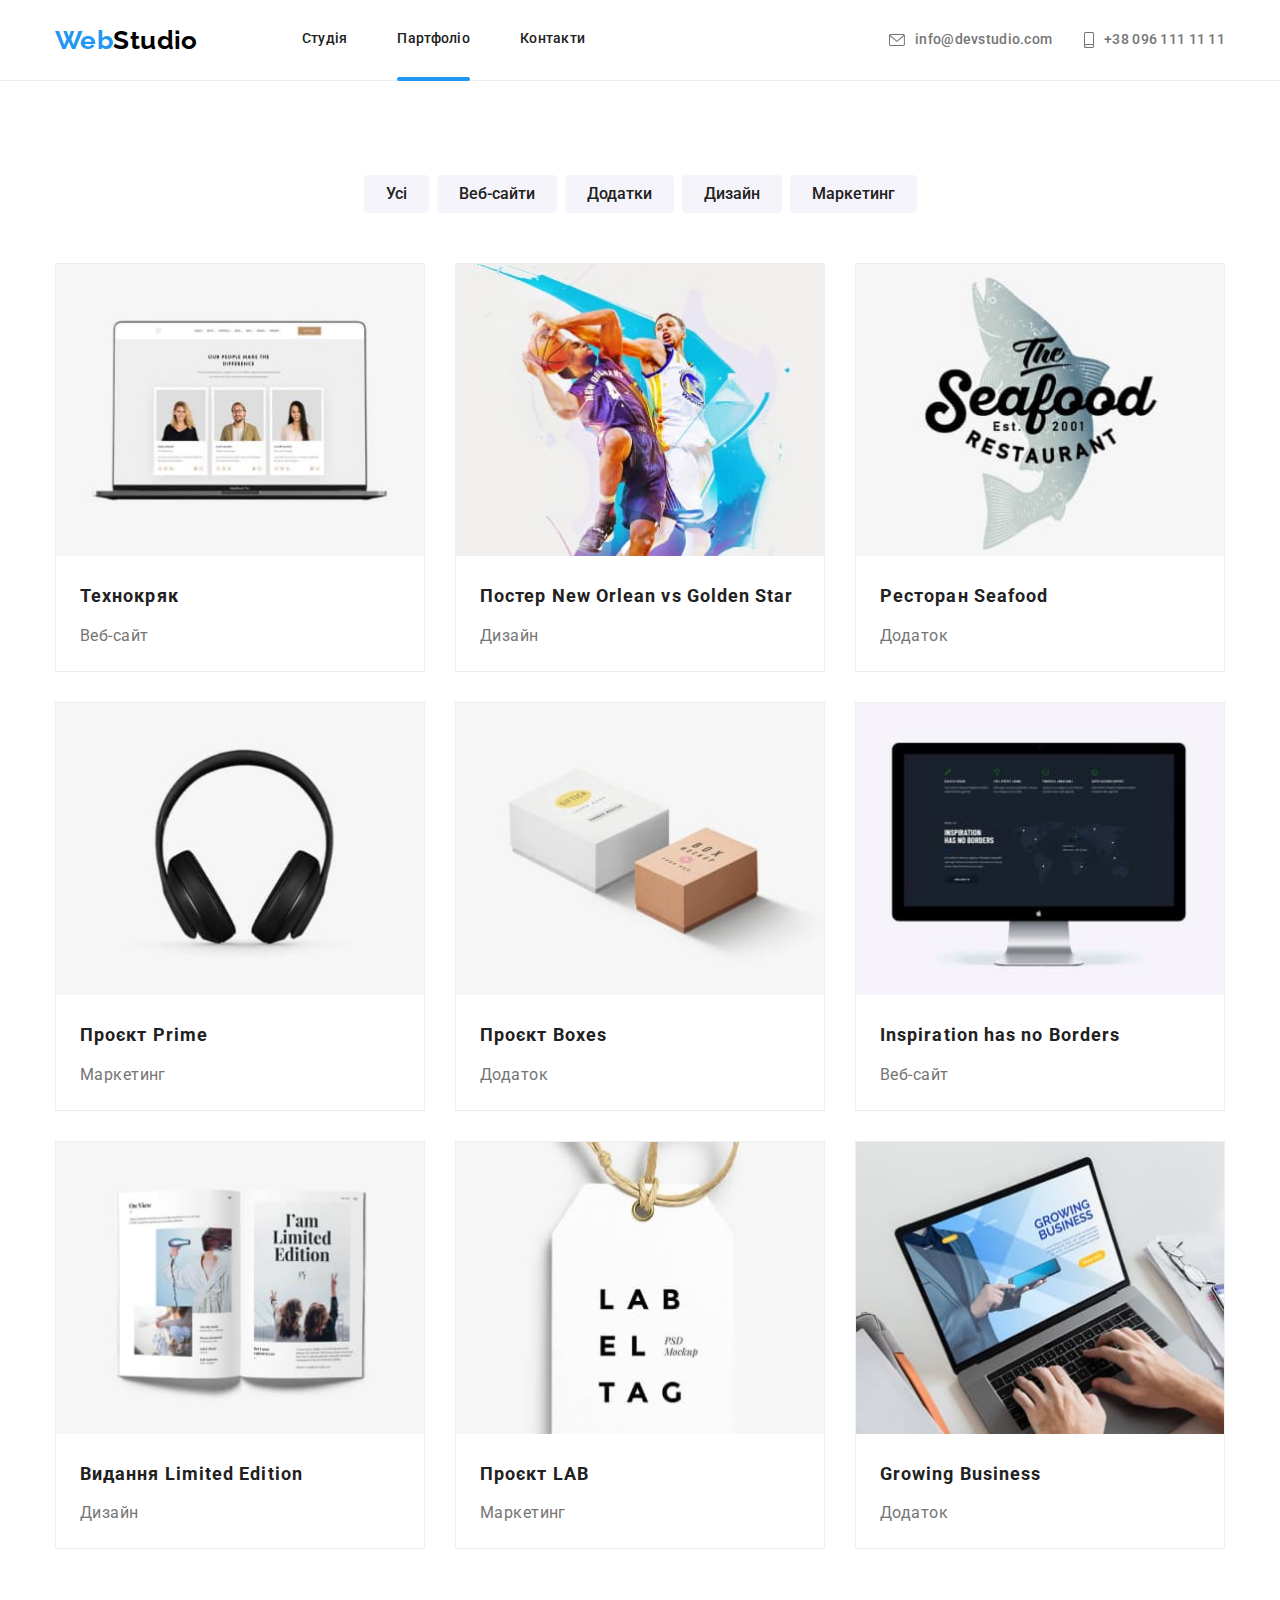
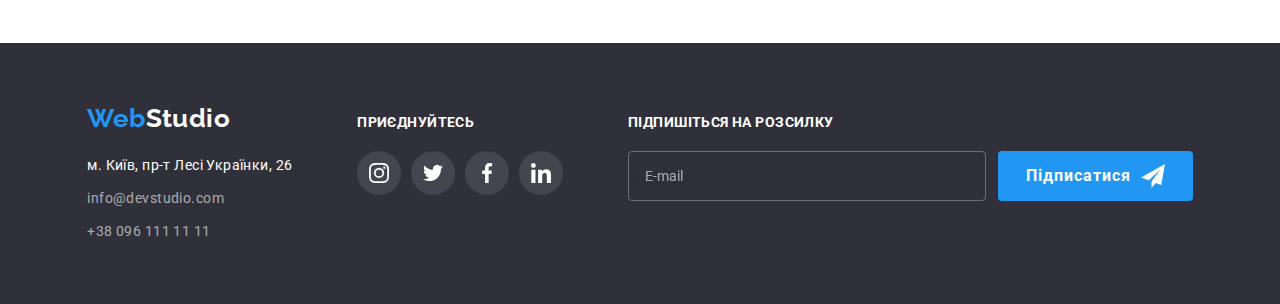
==== commit dacdede6: "Update portfolio.html" ====
--- a/portfolio.html
+++ b/portfolio.html
@@ -19,8 +19,10 @@
         <a lang="uk" class="logo" href="./index.html">Web<span class="logo--black">Studio</span></a>
         <nav>
           <ul class="header__nav">
-            <li class="nav__item"><a class="nav__link current" href="./index.html">Студія</a></li>
-            <li class="nav__item"><a class="nav__link" href="./portfolio.html">Партфоліо</a></li>
+            <li class="nav__item"><a class="nav__link" href="./index.html">Студія</a></li>
+            <li class="nav__item">
+              <a class="nav__link current" href="./portfolio.html">Партфоліо</a>
+            </li>
             <li class="nav__item"><a class="nav__link" href="">Контакти</a></li>
           </ul>
         </nav>
@@ -408,14 +410,14 @@
                   <img
                     class="categroy__img"
                     srcset="
-                      ./images/pf8_354.jpg   354w,
-                      ./images/pf8_450.jpg   450w,
-                      ./images/pf8.jpg      1200w,
-                      ./images/pf8_354@x2.jpg   354w x2,
-                      ./images/pf8_450@x2.jpg  450w x2,
-                      ./images/pf8@x2jpg     1200w x2
-                    "
-                    sizes="(min-width: 1200px) 1200px, (min-width: 768px) 354px, (min-width: 450px) 450px,"
+                      ./images/pf9_354.jpg   354w,
+                      ./images/pf9_450.jpg   450w,
+                      ./images/pf9.jpg      1200w,
+                      ./images/pf9_354@x2.jpg   354w x2,
+                      ./images/pf9_450@x2.jpg  450w x2,
+                      ./images/pf9@x2jpg     1200w x2
+                    "
+                    sizes="(min-width: 1200px ) 1200px, (min-width: 768px) 354px, (min-width: 450px) 450px,"
                     src="./images/pf9_354.jpg"
                     alt="Комп'ютер"
                     width="370"
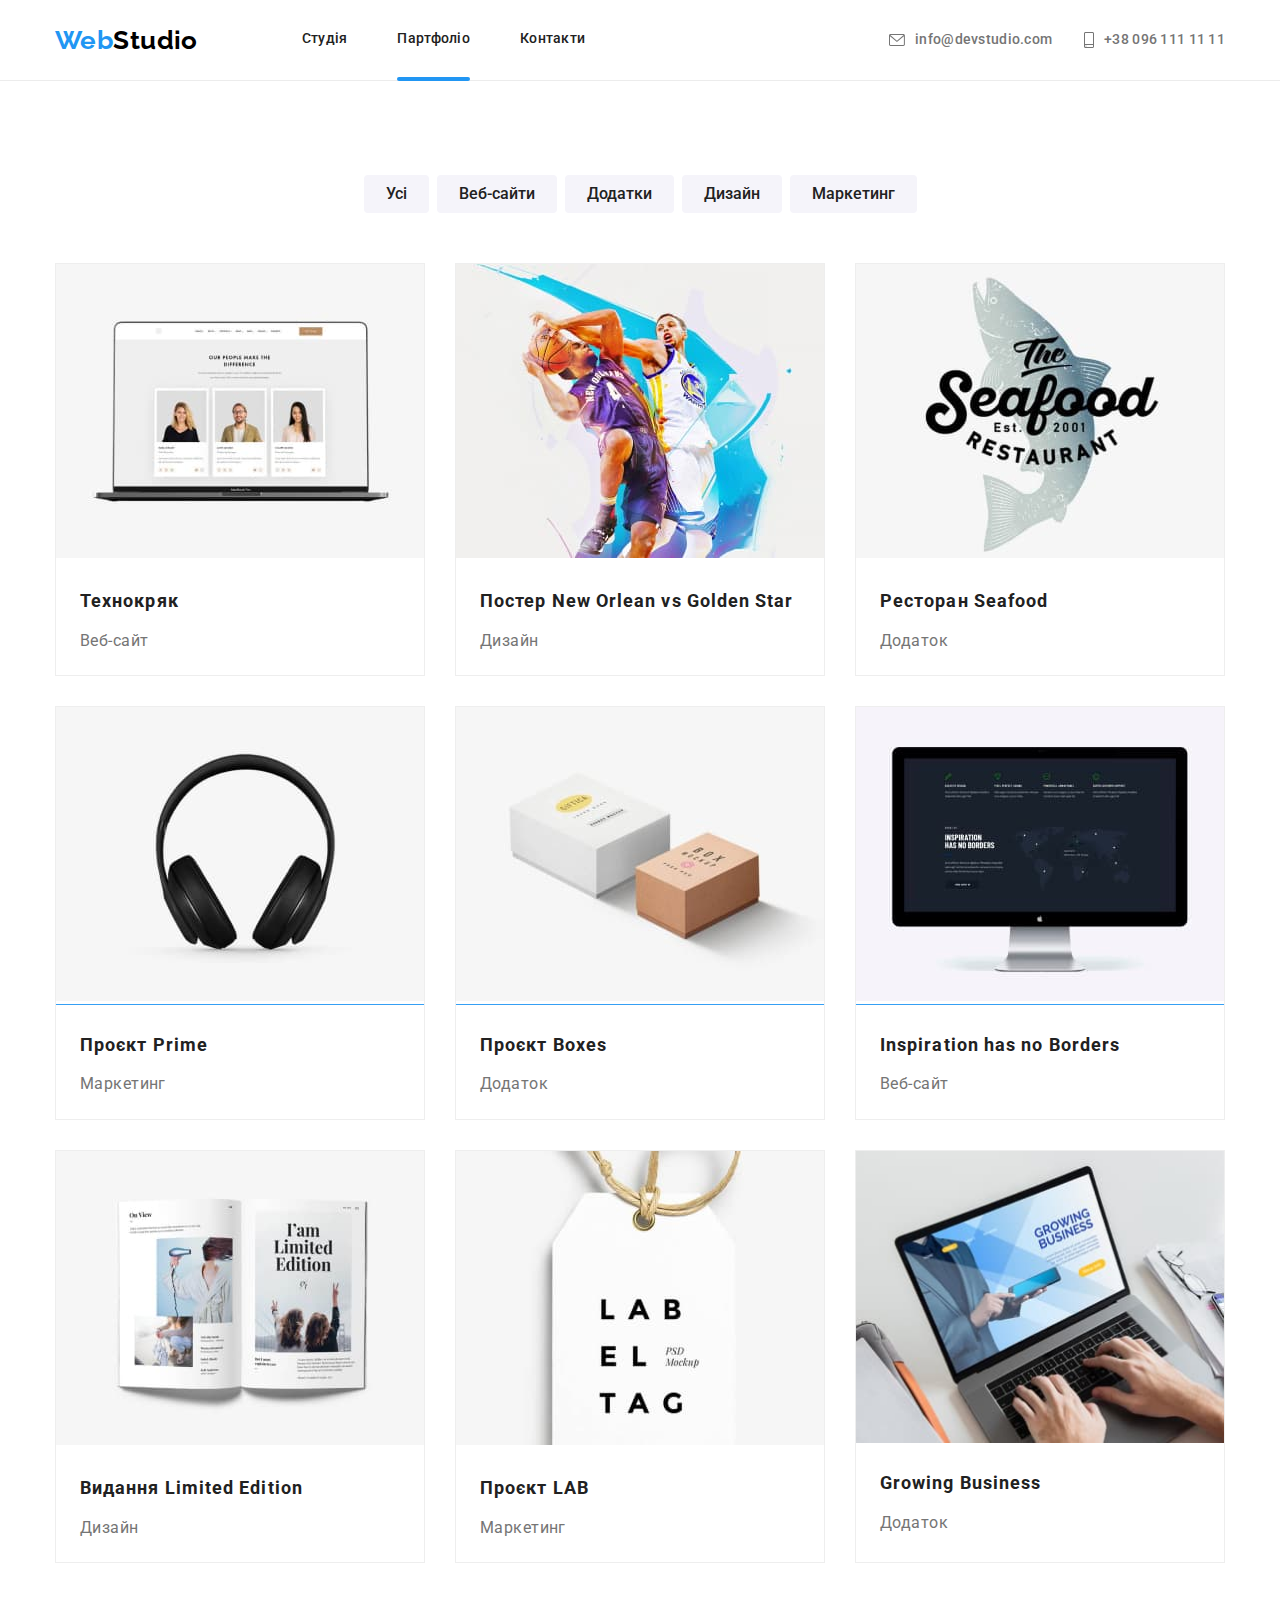
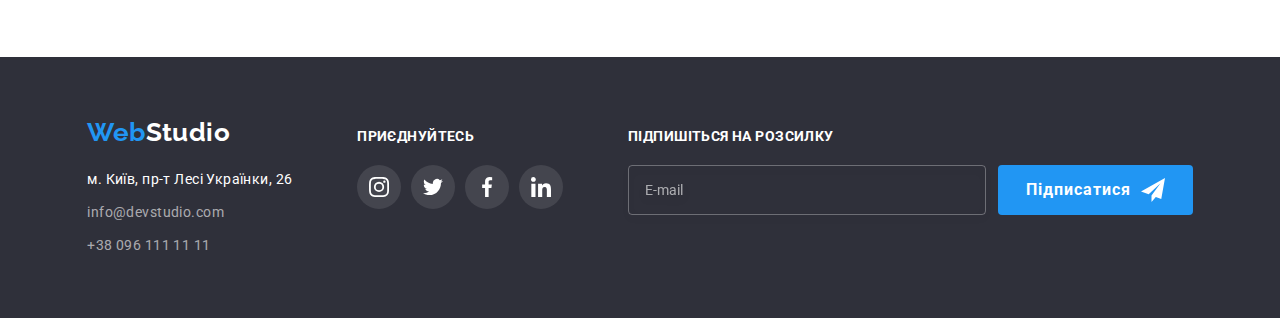
==== commit ce571ca3: "picture" ====
--- a/portfolio.html
+++ b/portfolio.html
@@ -147,22 +147,19 @@
             <li class="category__item">
               <div class="caregory__wrapper">
                 <picture>
-                  <source />
-                  <img
-                    srcset="
-                      ./images/pf1_354.jpg   354w,
-                      ./images/pf1_450.jpg   450w,
-                      ./images/pf1.jpg      1200w,
-                      ./images/pf1_354@x2.jpg   354w x2,
-                      ./images/pf1_450@x2.jpg  450w x2,
-                      ./images/pf1@x2jpg     1200w x2
-                    "
-                    sizes="(min-width: 1200px) 1200px, (min-width: 768px) 354px, (min-width: 450px) 450px,"
-                    class="categroy__img"
-                    src="./images/pf1_354.jpg"
-                    alt="Технокряк"
-                    width="370"
-                  />
+                  <source
+                    media="(min-width: 1200px)"
+                    srcset="./images/pf1.jpg 1x, ./images/img_x2/pf1@x2.jpg 2x"
+                  />
+                  <source
+                    media="(min-width: 768px)"
+                    srcset="./images/pf1_354.jpg 1x, ./images/img_x2/pf1_354@x2.jpg 2x"
+                  />
+                  <source
+                    media="(min-width: 450px)"
+                    srcset="./images/pf1_450.jpg 1x, ./images/img_x2/pf1_450@x2.jpg 2x"
+                  />
+                  <img src="./images/pf1_354.jpg" alt="Технокряк" width="370" />
                 </picture>
                 <div class="caregory__overlay">
                   <p class="category__overlay-subtitle">
@@ -180,19 +177,22 @@
             <li class="category__item">
               <div class="caregory__wrapper">
                 <picture>
+                  <source
+                    media="(min-width: 1200px)"
+                    srcset="./images/pf2.jpg 1x, ./images/img_x2/pf2@x2.jpg 2x"
+                  />
+                  <source
+                    media="(min-width: 768px)"
+                    srcset="./images/pf2_354.jpg 1x, ./images/img_x2/pf2_354@x2.jpg 2x"
+                  />
+                  <source
+                    media="(min-width: 450px)"
+                    srcset="./images/pf2_450.jpg 1x, ./images/img_x2/pf2_450@x2.jpg 2x"
+                  />
                   <img
-                    srcset="
-                      ./images/pf2_354.jpg   354w,
-                      ./images/pf2_450.jpg   450w,
-                      ./images/pf2.jpg      1200w,
-                      ./images/pf2_354@x2.jpg   354w x2,
-                      ./images/pf2_450@x2.jpg  450w x2,
-                      ./images/pf2@x2jpg     1200w x2
-                    "
-                    sizes="(min-width: 1200px) 1200px, (min-width: 768px) 354px, (min-width: 450px) 450px,"
-                    class="categroy__img"
                     src="./images/pf2_354.jpg"
-                    alt="Постер New Orlean vs Golden Star"
+                    alt="Постер New Orlean vs
+                  Golden Star"
                     width="370"
                   />
                 </picture>
@@ -214,21 +214,19 @@
             <li class="category__item">
               <div class="caregory__wrapper">
                 <picture>
-                  <img
-                    srcset="
-                      ./images/pf3_354.jpg   354w,
-                      ./images/pf3_450.jpg   450w,
-                      ./images/pf3.jpg      1200w,
-                      ./images/pf3_354@x2.jpg   354w x2,
-                      ./images/pf3_450@x2.jpg  450w x2,
-                      ./images/pf3@x2jpg     1200w x2
-                    "
-                    sizes="(min-width: 1200px) 1200px, (min-width: 768px) 354px, (min-width: 450px) 450px,"
-                    class="categroy__img"
-                    src="./images/pf3_354.jpg"
-                    alt="Логототип Seafod"
-                    width="370"
-                  />
+                  <source
+                    media="(min-width: 1200px)"
+                    srcset="./images/pf3.jpg 1x, ./images/img_x2/pf3@x2.jpg 2x"
+                  />
+                  <source
+                    media="(min-width: 768px)"
+                    srcset="./images/pf3_354.jpg 1x, ./images/img_x2/pf3_354@x2.jpg 2x"
+                  />
+                  <source
+                    media="(min-width: 450px)"
+                    srcset="./images/pf3_450.jpg 1x, ./images/img_x2/pf3_450@x2.jpg 2x"
+                  />
+                  <img src="./images/pf3_354.jpg" alt="Логототип Seafod" width="370" />
                 </picture>
                 <div class="caregory__overlay">
                   <p class="category__overlay-subtitle">
@@ -246,21 +244,19 @@
             <li class="category__item">
               <div class="caregory__wrapper">
                 <picture>
-                  <img
-                    class="categroy__img"
-                    srcset="
-                      ./images/pf4_354.jpg   354w,
-                      ./images/pf4_450.jpg   450w,
-                      ./images/pf4.jpg      1200w,
-                      ./images/pf4_354@x2.jpg   354w x2,
-                      ./images/pf4_450@x2.jpg  450w x2,
-                      ./images/pf4@x2jpg     1200w x2
-                    "
-                    sizes="(min-width: 1200px) 1200px, (min-width: 768px) 354px, (min-width: 450px) 450px,"
-                    src="./images/pf4_354.jpg"
-                    alt="Навушники"
-                    width="370"
-                  />
+                  <source
+                    media="(min-width: 1200px)"
+                    srcset="./images/pf4.jpg 1x, ./images/img_x2/pf4@x2.jpg 2x"
+                  />
+                  <source
+                    media="(min-width: 768px)"
+                    srcset="./images/pf4_354.jpg 1x, ./images/img_x2/pf4_354@x2.jpg 2x"
+                  />
+                  <source
+                    media="(min-width: 450px)"
+                    srcset="./images/pf4_450.jpg 1x, ./images/img_x2/pf4_450@x2.jpg 2x"
+                  />
+                  <img src="./images/pf4_354.jpg" alt="Навушники" width="370" />
                 </picture>
                 <div class="caregory__overlay">
                   <p class="category__overlay-subtitle">
@@ -278,21 +274,19 @@
             <li class="category__item">
               <div class="caregory__wrapper">
                 <picture>
-                  <img
-                    class="categroy__img"
-                    srcset="
-                      ./images/pf5_354.jpg   354w,
-                      ./images/pf5_450.jpg   450w,
-                      ./images/pf5.jpg      1200w,
-                      ./images/pf5_354@x2.jpg   354w x2,
-                      ./images/pf5_450@x2.jpg  450w x2,
-                      ./images/pf5@x2jpg     1200w x2
-                    "
-                    sizes="(min-width: 1200px) 1200px, (min-width: 768px) 354px, (min-width: 450px) 450px,"
-                    src="./images/pf5_354.jpg"
-                    alt="Коробки"
-                    width="370"
-                  />
+                  <source
+                    media="(min-width: 1200px)"
+                    srcset="./images/pf5.jpg 1x, ./images/img_x2/pf5@x2.jpg 2x"
+                  />
+                  <source
+                    media="(min-width: 768px)"
+                    srcset="./images/pf5_354.jpg 1x, ./images/img_x2/pf5_354@x2.jpg 2x"
+                  />
+                  <source
+                    media="(min-width: 450px)"
+                    srcset="./images/pf5_450.jpg 1x, ./images/img_x2/pf5_450@x2.jpg 2x"
+                  />
+                  <img src="./images/pf5_354.jpg" alt="Коробки" width="370" />
                 </picture>
                 <div class="caregory__overlay">
                   <p class="category__overlay-subtitle">
@@ -310,21 +304,19 @@
             <li class="category__item">
               <div class="caregory__wrapper">
                 <picture>
-                  <img
-                    class="categroy__img"
-                    srcset="
-                      ./images/pf6_354.jpg   354w,
-                      ./images/pf6_450.jpg   450w,
-                      ./images/pf6.jpg      1200w,
-                      ./images/pf6_354@x2.jpg   354w x2,
-                      ./images/pf6_450@x2.jpg  450w x2,
-                      ./images/pf6@x2jpg     1200w x2
-                    "
-                    sizes="(min-width: 1200px) 1200px, (min-width: 768px) 354px, (min-width: 450px) 450px,"
-                    src="./images/pf6_354.jpg"
-                    alt="Веб ресурс"
-                    width="370"
-                  />
+                  <source
+                    media="(min-width: 1200px)"
+                    srcset="./images/pf6.jpg 1x, ./images/img_x2/pf6@x2.jpg 2x"
+                  />
+                  <source
+                    media="(min-width: 768px)"
+                    srcset="./images/pf6_354.jpg 1x, ./images/img_x2/pf6_354@x2.jpg 2x"
+                  />
+                  <source
+                    media="(min-width: 450px)"
+                    srcset="./images/pf6_450.jpg 1x, ./images/img_x2/pf6_450@x2.jpg 2x"
+                  />
+                  <img src="./images/pf6_354.jpg" alt="Веб ресурс" width="370" />
                 </picture>
                 <div class="caregory__overlay">
                   <p class="category__overlay-subtitle">
@@ -342,21 +334,19 @@
             <li class="category__item">
               <div class="caregory__wrapper">
                 <picture>
-                  <img
-                    srcset="
-                      ./images/pf7_354.jpg   354w,
-                      ./images/pf7_450.jpg   450w,
-                      ./images/pf7.jpg      1200w,
-                      ./images/pf7_354@x2.jpg   354w x2,
-                      ./images/pf7_450@x2.jpg  450w x2,
-                      ./images/pf7@x2jpg     1200w x2
-                    "
-                    sizes="(min-width: 1200px) 1200px, (min-width: 768px) 354px, (min-width: 450px) 450px,"
-                    class="categroy__img"
-                    src="./images/pf7_354.jpg"
-                    alt="Розгорнутий журнал"
-                    width="370"
-                  />
+                  <source
+                    media="(min-width: 1200px)"
+                    srcset="./images/pf7.jpg 1x, ./images/img_x2/pf7@x2.jpg 2x"
+                  />
+                  <source
+                    media="(min-width: 768px)"
+                    srcset="./images/pf7_354.jpg 1x, ./images/img_x2/pf7_354@x2.jpg 2x"
+                  />
+                  <source
+                    media="(min-width: 450px)"
+                    srcset="./images/pf7_450.jpg 1x, ./images/img_x2/pf7_450@x2.jpg 2x"
+                  />
+                  <img src="./images/pf7_354.jpg" alt="Розгорнутий журнал" width="370" />
                 </picture>
                 <div class="caregory__overlay">
                   <p class="category__overlay-subtitle">
@@ -376,21 +366,20 @@
             <li class="category__item">
               <div class="caregory__wrapper">
                 <picture>
-                  <img
-                    class="categroy__img"
-                    srcset="
-                      ./images/pf8_354.jpg   354w,
-                      ./images/pf8_450.jpg   450w,
-                      ./images/pf8.jpg      1200w,
-                      ./images/pf8_354@x2.jpg   354w x2,
-                      ./images/pf8_450@x2.jpg  450w x2,
-                      ./images/pf8@x2jpg     1200w x2
-                    "
-                    sizes="(min-width: 1200px) 1200px, (min-width: 768px) 354px, (min-width: 450px) 450px,"
-                    src="./images/pf8_354.jpg"
-                    alt="Бірка"
-                    width="370"
-                /></picture>
+                  <source
+                    media="(min-width: 1200px)"
+                    srcset="./images/pf8.jpg 1x, ./images/img_x2/pf8@x2.jpg 2x"
+                  />
+                  <source
+                    media="(min-width: 768px)"
+                    srcset="./images/pf8_354.jpg 1x, ./images/img_x2/pf8_354@x2.jpg 2x"
+                  />
+                  <source
+                    media="(min-width: 450px)"
+                    srcset="./images/pf8_450.jpg 1x, ./images/img_x2/pf8_450@x2.jpg 2x"
+                  />
+                  <img src="./images/pf8_354.jpg" alt="Бірка" width="370" />
+                </picture>
                 <div class="caregory__overlay">
                   <p class="category__overlay-subtitle">
                     Ресурс пропонує комплексні пропозиції з різним рівнем функціоналу та сервісів.
@@ -407,21 +396,25 @@
             <li class="category__item">
               <div class="caregory__wrapper">
                 <picture>
+                  <source
+                    media="(min-width: 1200px)"
+                    srcset="./images/pf9.jpg 1x, ./images/img_x2/pf9@x2.jpg 2x"
+                  />
+                  <source
+                    media="(min-width: 768px)"
+                    srcset="./images/pf9_354.jpg 1, ./images/img_x2/pf9_354@x2.jpg 2"
+                  />
+                  <source
+                    media="(min-width: 450px)"
+                    srcset="./images/pf9_450.jpg 1, ./images/img_x2/pf9_450@x2.jpg 2"
+                  />
                   <img
+                    src="./images/pf9_354.jpg"
                     class="categroy__img"
-                    srcset="
-                      ./images/pf9_354.jpg   354w,
-                      ./images/pf9_450.jpg   450w,
-                      ./images/pf9.jpg      1200w,
-                      ./images/pf9_354@x2.jpg   354w x2,
-                      ./images/pf9_450@x2.jpg  450w x2,
-                      ./images/pf9@x2jpg     1200w x2
-                    "
-                    sizes="(min-width: 1200px ) 1200px, (min-width: 768px) 354px, (min-width: 450px) 450px,"
-                    src="./images/pf9_354.jpg"
                     alt="Комп'ютер"
                     width="370"
-                /></picture>
+                  />
+                </picture>
                 <div class="caregory__overlay">
                   <p class="category__overlay-subtitle">
                     Ресурс пропонує комплексні пропозиції з різним рівнем функціоналу та сервісів.
